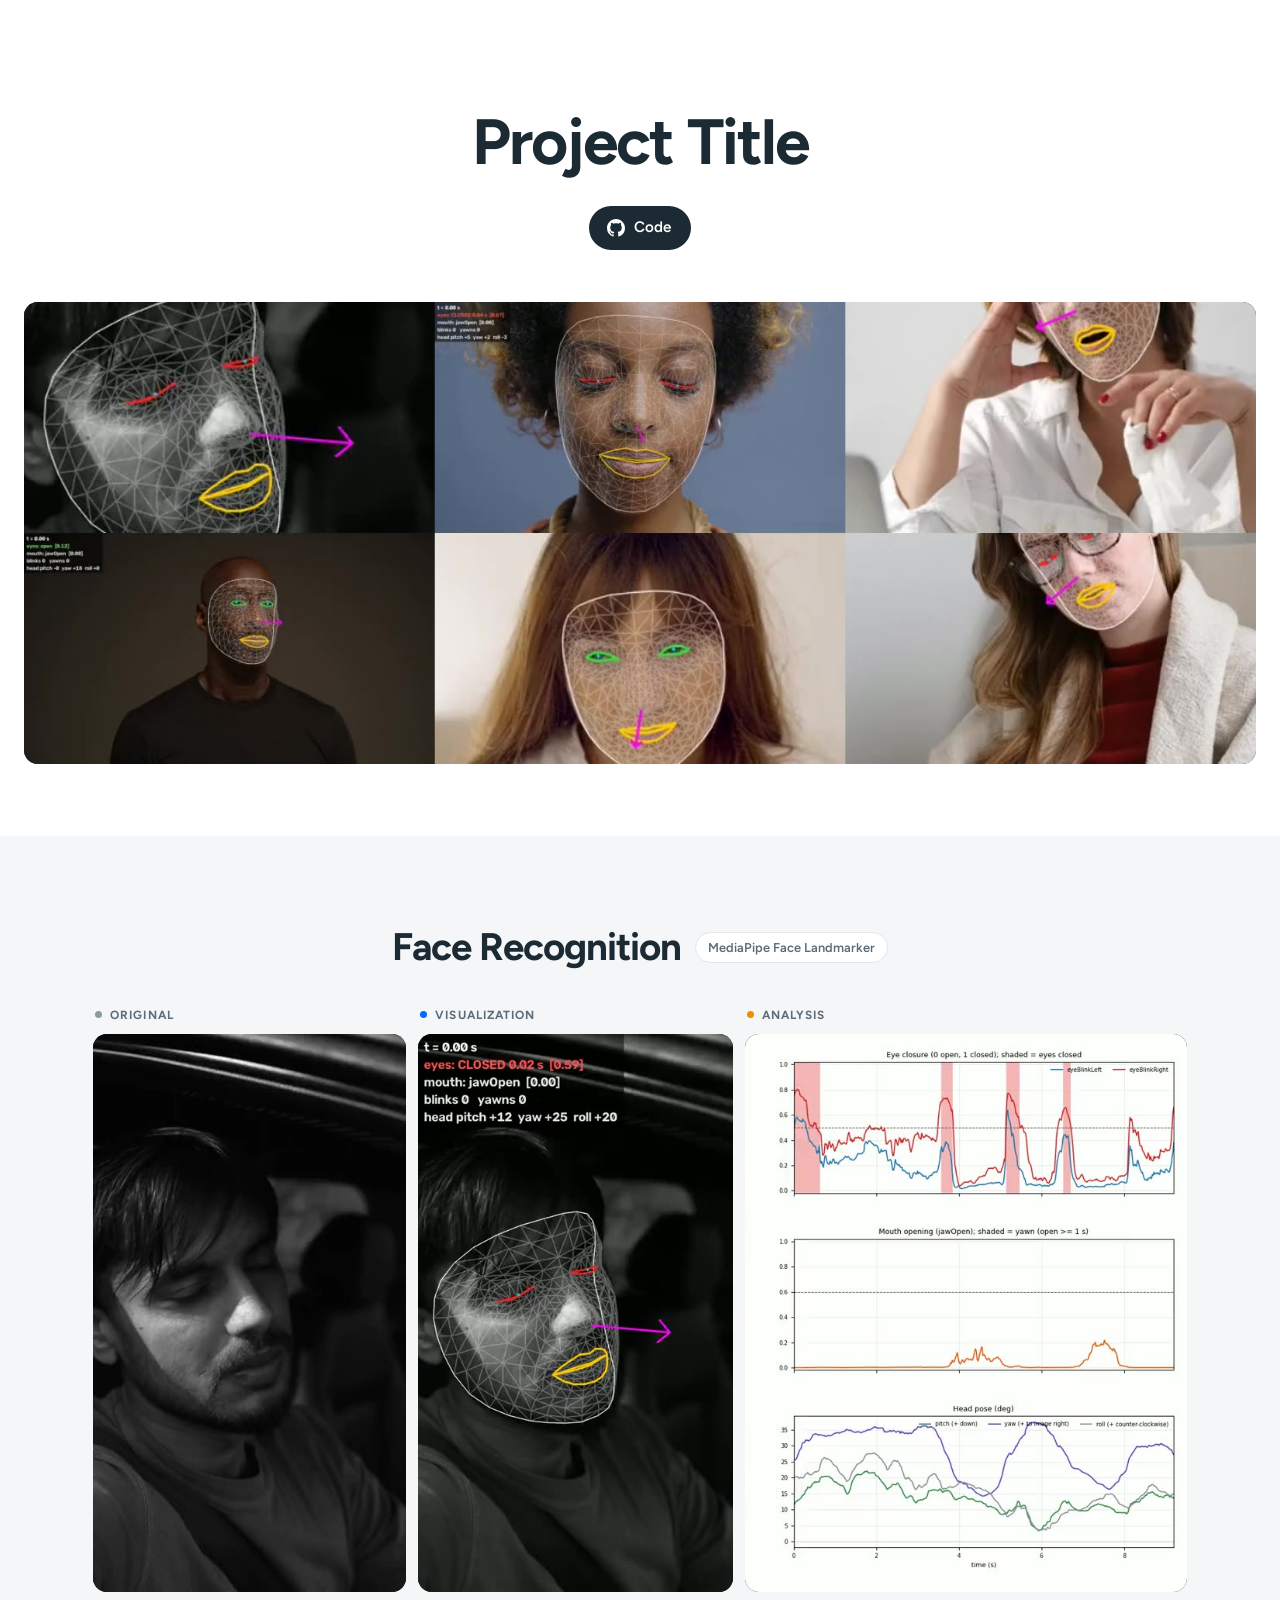
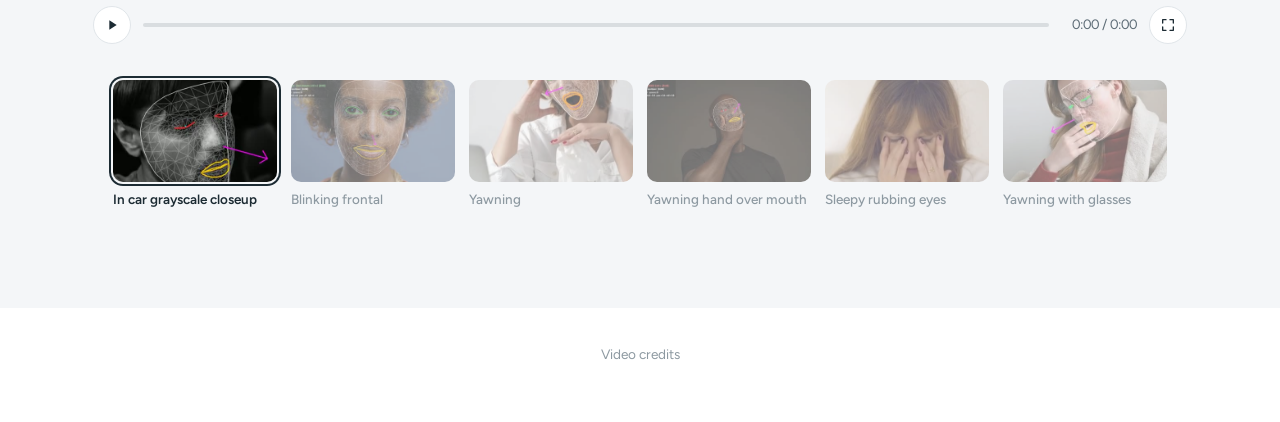
==== index.html @ c7ec8820 "Project page" ====
<!doctype html>
<html lang="en">
<head>
  <meta charset="utf-8">
  <meta name="viewport" content="width=device-width, initial-scale=1">
  <!-- Replace "Project Title" here and in <h1> below -->
  <title>Project Title</title>
  <meta name="description" content="Project Title: video results">
  <meta property="og:title" content="Project Title">
  <meta property="og:type" content="website">
  <link rel="icon" href="data:image/svg+xml,%3Csvg xmlns='http://www.w3.org/2000/svg' viewBox='0 0 32 32'%3E%3Crect width='32' height='32' rx='8' fill='%231c2b33'/%3E%3Cpath d='M12.5 9.5v13l10-6.5z' fill='white'/%3E%3C/svg%3E">
  <link rel="preconnect" href="https://fonts.googleapis.com">
  <link rel="preconnect" href="https://fonts.gstatic.com" crossorigin>
  <link rel="stylesheet" href="https://fonts.googleapis.com/css2?family=Figtree:wght@400;500;600;700&display=swap">
  <link rel="stylesheet" href="static/css/style.css">
</head>
<body>
  <header class="hero">
    <div class="container">
      <h1 class="title">Project Title</h1>
      <!-- <p class="subtitle">One line under the title (optional)</p> -->
      <div class="links">
        <!-- Set href, copy the <a> block for more buttons (Paper, Video, ...) or delete it -->
        <a class="pill" href="https://github.com/" target="_blank" rel="noopener">
          <svg viewBox="0 0 16 16" aria-hidden="true"><path fill="currentColor" d="M8 0c4.42 0 8 3.58 8 8a8.013 8.013 0 0 1-5.45 7.59c-.4.08-.55-.17-.55-.38 0-.27.01-1.13.01-2.2 0-.75-.25-1.23-.54-1.48 1.78-.2 3.65-.88 3.65-3.95 0-.88-.31-1.59-.82-2.15.08-.2.36-1.02-.08-2.12 0 0-.67-.22-2.2.82-.64-.18-1.32-.27-2-.27-.68 0-1.36.09-2 .27-1.53-1.03-2.2-.82-2.2-.82-.44 1.1-.16 1.92-.08 2.12-.51.56-.82 1.28-.82 2.15 0 3.06 1.86 3.75 3.64 3.95-.23.2-.44.55-.51 1.07-.46.21-1.61.55-2.33-.66-.15-.24-.6-.83-1.23-.82-.67.01-.27.38.01.53.34.19.73.9.82 1.13.16.45.68 1.31 2.69.94 0 .67.01 1.3.01 1.49 0 .21-.15.45-.55.38A7.995 7.995 0 0 1 0 8c0-4.42 3.58-8 8-8Z"/></svg>
          <span>Code</span>
        </a>
      </div>
    </div>
  </header>

  <!-- Everything below is built from data/videos.js, which build_page.py writes -->
  <section id="teaser" class="teaser" hidden></section>
  <nav id="nav" class="nav" aria-label="Sections" hidden></nav>
  <main id="sections"></main>
  <footer id="footer" class="footer"></footer>

  <script src="data/videos.js"></script>
  <script src="static/js/main.js"></script>
</body>
</html>
---- static/css/style.css ----
/* Video-only project page */
:root {
  --bg: #ffffff;
  --bg-alt: #f4f6f8;
  --text: #1c2b33;
  --muted: #5d6c76;
  --faint: #8d99a1;
  --line: #e1e6ea;
  --ink: #1c2b33;              /* buttons, active states */
  --blue: #0866ff;             /* visualization */
  --orange: #f08c00;           /* analysis */
  --frame: #0e1215;            /* behind the videos */
  --radius: 14px;
  --gap: 12px;
  --max: 1320px;
  color-scheme: light;
}

*, *::before, *::after { box-sizing: border-box; }
[hidden] { display: none !important; }
html { scroll-behavior: smooth; -webkit-text-size-adjust: 100%; }
body {
  margin: 0;
  background: var(--bg);
  color: var(--text);
  font: 400 16px/1.55 "Figtree", "Pretendard", "Apple SD Gothic Neo", "Noto Sans KR", system-ui, -apple-system,
        "Segoe UI", Roboto, sans-serif;
  -webkit-font-smoothing: antialiased;
  -moz-osx-font-smoothing: grayscale;
}
a { color: inherit; }
button { font: inherit; color: inherit; }
:focus-visible { outline: 2px solid var(--blue); outline-offset: 3px; }
.container { width: 100%; max-width: var(--max); margin: 0 auto; padding: 0 24px; }

/* ---- header ---------------------------------------------------------------------------------- */
.hero { padding: clamp(56px, 9vw, 108px) 0 clamp(32px, 4.5vw, 52px); text-align: center; }
.title {
  margin: 0 auto;
  max-width: 980px;
  font-size: clamp(2.25rem, 1.25rem + 3.8vw, 4rem);
  font-weight: 700;
  line-height: 1.06;
  letter-spacing: -0.03em;
  text-wrap: balance;
}
.subtitle { margin: 18px auto 0; max-width: 720px; color: var(--muted); font-size: clamp(1.05rem, 1rem + .4vw, 1.25rem); }
.links { display: flex; flex-wrap: wrap; justify-content: center; gap: 10px; margin-top: 30px; }
.pill {
  display: inline-flex;
  align-items: center;
  gap: 9px;
  height: 44px;
  padding: 0 20px 0 18px;
  border-radius: 999px;
  background: var(--ink);
  color: #fff;
  font-size: .95rem;
  font-weight: 600;
  text-decoration: none;
  transition: background-color .15s ease, transform .15s ease;
}
.pill:hover { background: #2e414c; transform: translateY(-1px); }
.pill svg { width: 18px; height: 18px; flex: none; }

/* ---- teaser and section links ---------------------------------------------------------------- */
.teaser { padding-bottom: clamp(40px, 6vw, 72px); }
.teaser-video { display: block; width: 100%; height: auto; border-radius: var(--radius); background: var(--frame); }

.nav {
  position: sticky;
  top: 12px;
  z-index: 30;
  display: flex;
  justify-content: center;
  padding: 0 16px 28px;
  pointer-events: none;
}
.nav-inner {
  display: flex;
  gap: 4px;
  max-width: 100%;
  padding: 5px;
  overflow-x: auto;
  scrollbar-width: none;
  pointer-events: auto;
  border: 1px solid rgba(28, 43, 51, .08);
  border-radius: 999px;
  background: rgba(255, 255, 255, .8);
  box-shadow: 0 8px 28px rgba(16, 24, 32, .1), 0 1px 2px rgba(16, 24, 32, .06);
  -webkit-backdrop-filter: saturate(1.8) blur(16px);
  backdrop-filter: saturate(1.8) blur(16px);
}
.nav-inner::-webkit-scrollbar { display: none; }
.nav a {
  flex: none;
  padding: 8px 18px;
  border-radius: 999px;
  color: var(--muted);
  font-size: .92rem;
  font-weight: 600;
  white-space: nowrap;
  text-decoration: none;
  transition: background-color .15s ease, color .15s ease;
}
.nav a:hover { color: var(--text); }
.nav a.is-active { background: var(--ink); color: #fff; }

/* ---- sections -------------------------------------------------------------------------------- */
.section { --section-bg: var(--bg); padding: clamp(56px, 7vw, 92px) 0; background: var(--section-bg); }
.section:nth-child(odd) { --section-bg: var(--bg-alt); }
.section-head {
  display: flex;
  flex-wrap: wrap;
  align-items: center;
  justify-content: center;
  gap: 10px 14px;
  margin-bottom: clamp(24px, 3vw, 36px);
  text-align: center;
}
.section-head h2 {
  margin: 0;
  font-size: clamp(1.7rem, 1.2rem + 1.6vw, 2.4rem);
  font-weight: 700;
  line-height: 1.15;
  letter-spacing: -0.025em;
}
.badge {
  padding: 5px 12px;
  border: 1px solid var(--line);
  border-radius: 999px;
  background: var(--bg);
  color: var(--muted);
  font-size: .8rem;
  font-weight: 600;
}

/* ---- player: one row of videos with shared controls ------------------------------------------ */
.player { --row-h: min(62vh, 560px); position: relative; }
.player.is-wide { left: 50%; width: min(1600px, calc(100vw - 48px)); transform: translateX(-50%); }
.player-inner { margin: 0 auto; max-width: calc(var(--row-h) * var(--sum-ar, 3) + (var(--n, 3) - 1) * var(--gap)); }
.row { display: flex; gap: var(--gap); }
.clip { flex: var(--ar) 1 0%; min-width: 0; margin: 0; }
.clip-label {
  display: flex;
  align-items: center;
  gap: 8px;
  margin: 0 0 10px 2px;
  overflow: hidden;
  color: var(--muted);
  font-size: .74rem;
  font-weight: 700;
  letter-spacing: .09em;
  text-transform: uppercase;
  white-space: nowrap;
}
.clip-label span { min-width: 0; overflow: hidden; text-overflow: ellipsis; }
.clip-label::before { content: ""; flex: none; width: 7px; height: 7px; border-radius: 50%; background: var(--dot, var(--faint)); }
.clip[data-slot="visualization"] { --dot: var(--blue); }
.clip[data-slot="analysis"] { --dot: var(--orange); }
.frame {
  position: relative;
  aspect-ratio: var(--ar);
  overflow: hidden;
  border-radius: var(--radius);
  background: var(--frame);
  cursor: pointer;
  isolation: isolate;
}
/* the frame has the video's own aspect ratio, so cover only hides sub-pixel gaps */
.frame video { position: absolute; inset: 0; display: block; width: 100%; height: 100%; object-fit: cover; }

.controls { display: flex; align-items: center; gap: 12px; margin-top: 14px; }
.ctl {
  display: grid;
  place-items: center;
  flex: none;
  width: 38px;
  height: 38px;
  padding: 0;
  border: 1px solid var(--line);
  border-radius: 50%;
  background: var(--bg);
  color: var(--text);
  cursor: pointer;
  transition: border-color .15s ease, background-color .15s ease;
}
.ctl:hover { border-color: #c3ccd2; }
.ctl svg { width: 16px; height: 16px; }
.scrub { position: relative; flex: 1; height: 26px; cursor: pointer; touch-action: none; }
.scrub-track {
  position: absolute;
  top: 50%;
  left: 0;
  right: 0;
  height: 4px;
  margin-top: -2px;
  overflow: hidden;
  border-radius: 4px;
  background: rgba(28, 43, 51, .12);
}
.scrub-fill { position: absolute; inset: 0; background: var(--ink); transform: scaleX(0); transform-origin: 0 50%; }
.time { flex: none; min-width: 5.6em; color: var(--muted); font-size: .85rem; font-variant-numeric: tabular-nums; text-align: right; }

.player:fullscreen {
  --row-h: calc(100vh - 150px);
  display: flex;
  flex-direction: column;
  justify-content: center;
  width: 100%;
  padding: 48px 32px 32px;
  background: #0b0e10;
}
.player:fullscreen .player-inner { width: 100%; }
.player:fullscreen .clip-label, .player:fullscreen .time { color: #aab6be; }
.player:fullscreen .ctl { border-color: rgba(255, 255, 255, .2); background: transparent; color: #fff; }
.player:fullscreen .scrub-track { background: rgba(255, 255, 255, .2); }
.player:fullscreen .scrub-fill { background: #fff; }

/* ---- sample picker --------------------------------------------------------------------------- */
.thumbs {
  display: flex;
  align-items: flex-start;
  gap: 14px;
  margin-top: 30px;
  padding: 6px 4px 10px;
  overflow-x: auto;
  scrollbar-width: thin;
}
.thumb { flex: none; width: 164px; padding: 0; border: 0; background: none; text-align: left; cursor: pointer; }
.thumb:first-child { margin-left: auto; }
.thumb:last-child { margin-right: auto; }
.thumb-img {
  display: block;
  width: 100%;
  aspect-ratio: 16 / 10;
  object-fit: cover;
  border-radius: 10px;
  background: var(--frame);
  opacity: .55;
  transition: opacity .2s ease, box-shadow .2s ease;
}
.thumb:hover .thumb-img { opacity: .85; }
.thumb.is-active .thumb-img { opacity: 1; box-shadow: 0 0 0 2px var(--section-bg), 0 0 0 4px var(--ink); }
.thumb-title {
  display: -webkit-box;
  margin-top: 9px;
  overflow: hidden;
  color: var(--faint);
  font-size: .84rem;
  font-weight: 500;
  line-height: 1.3;
  -webkit-box-orient: vertical;
  -webkit-line-clamp: 2;
}
.thumb.is-active .thumb-title { color: var(--text); font-weight: 600; }

/* ---- footer ---------------------------------------------------------------------------------- */
.footer { padding: 36px 0 56px; color: var(--faint); font-size: .85rem; text-align: center; }
.footer summary { display: inline-block; cursor: pointer; }
.footer ul { display: grid; gap: 6px; margin: 14px 0 0; padding: 0; list-style: none; }
.footer a { color: var(--muted); text-underline-offset: 2px; }
.empty { padding: 120px 24px; color: var(--muted); text-align: center; }
.empty code { padding: 2px 7px; border-radius: 6px; background: var(--bg-alt); }

/* ---- small screens: wide rows stack, one video per line -------------------------------------- */
@media (max-width: 760px) {
  :root { --gap: 8px; --radius: 10px; }
  .container { padding: 0 16px; }
  .player.is-wide { left: auto; width: auto; transform: none; }
  .player.is-wide .player-inner { max-width: none; }
  .player.is-wide .row { flex-direction: column; gap: 14px; }
  .player.is-wide .clip { flex: none; }
  .clip-label { gap: 6px; margin: 0 0 7px 1px; font-size: .64rem; letter-spacing: .04em; }
  .clip-label::before { width: 6px; height: 6px; }
  .thumb { width: 128px; }
  .nav { padding-bottom: 20px; }
  .nav a { padding: 7px 14px; font-size: .86rem; }
}

@media (prefers-reduced-motion: reduce) {
  html { scroll-behavior: auto; }
  .pill, .thumb-img { transition: none; }
}
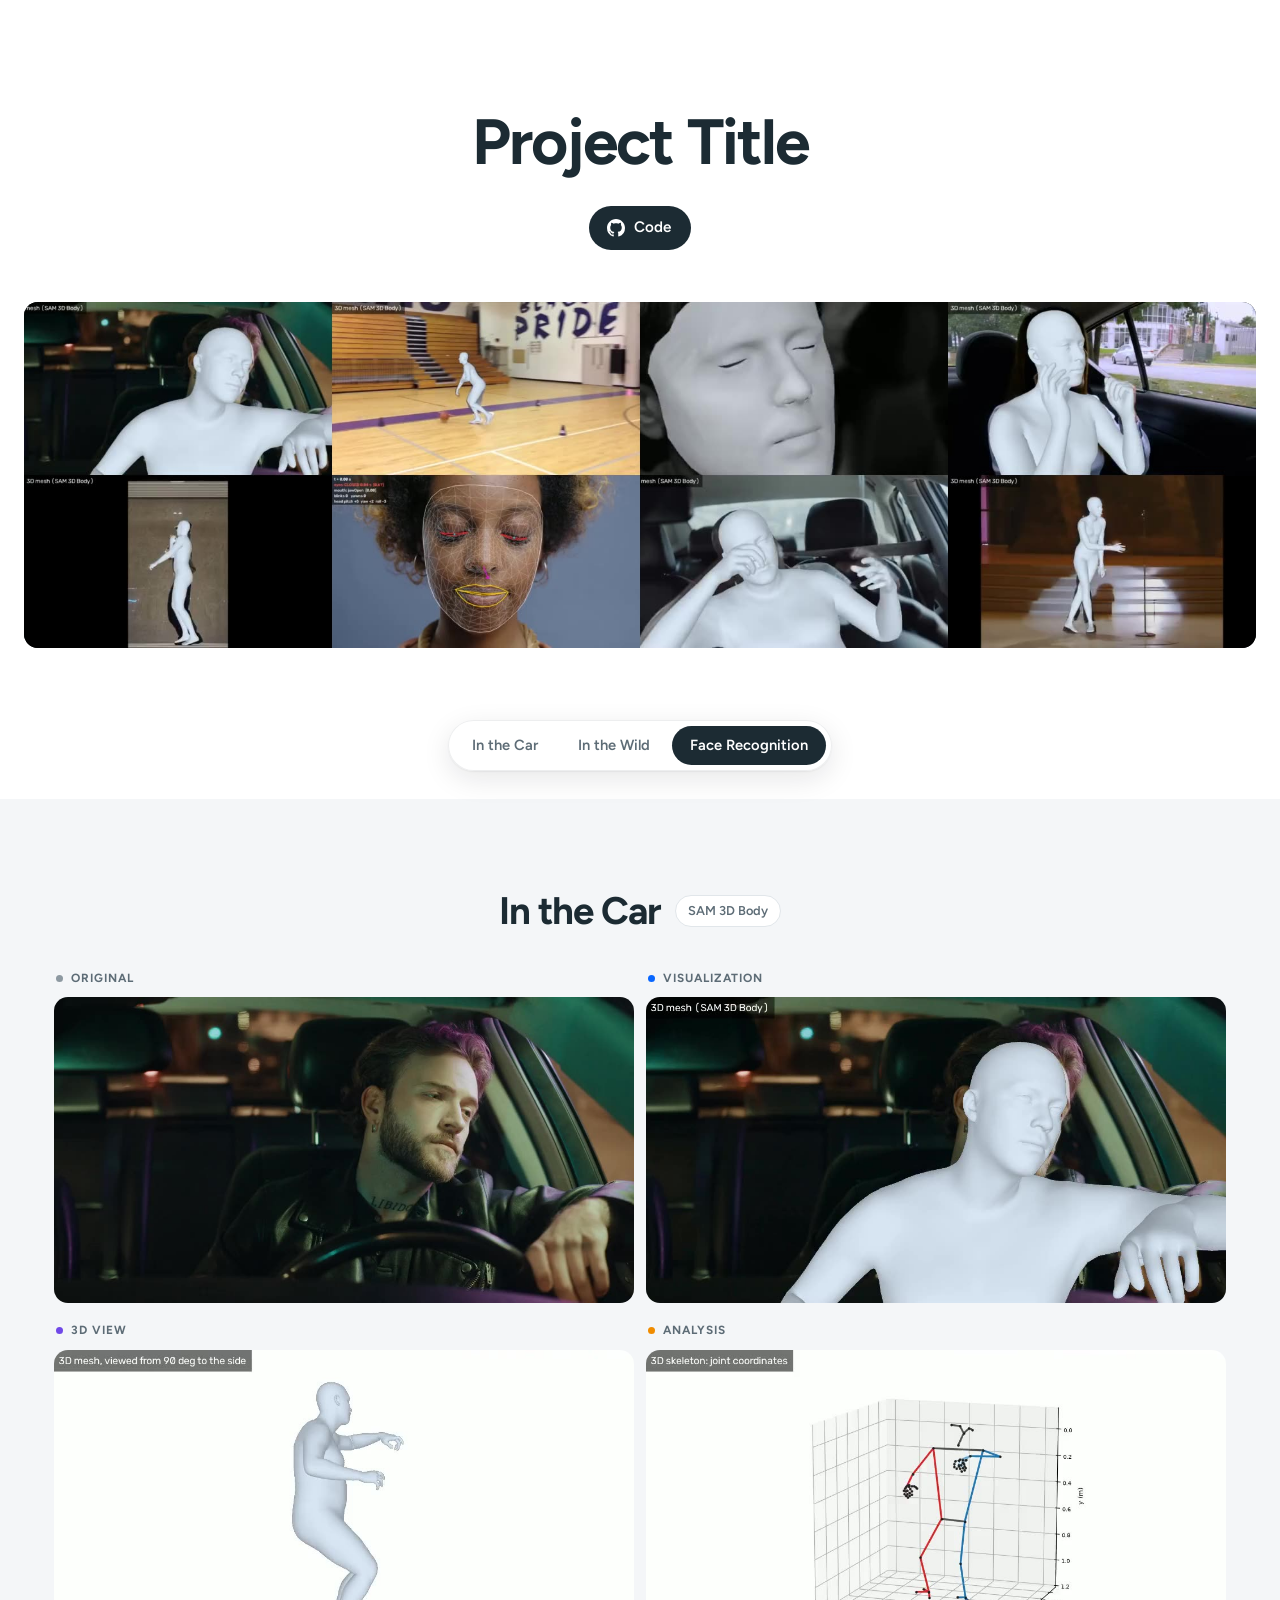
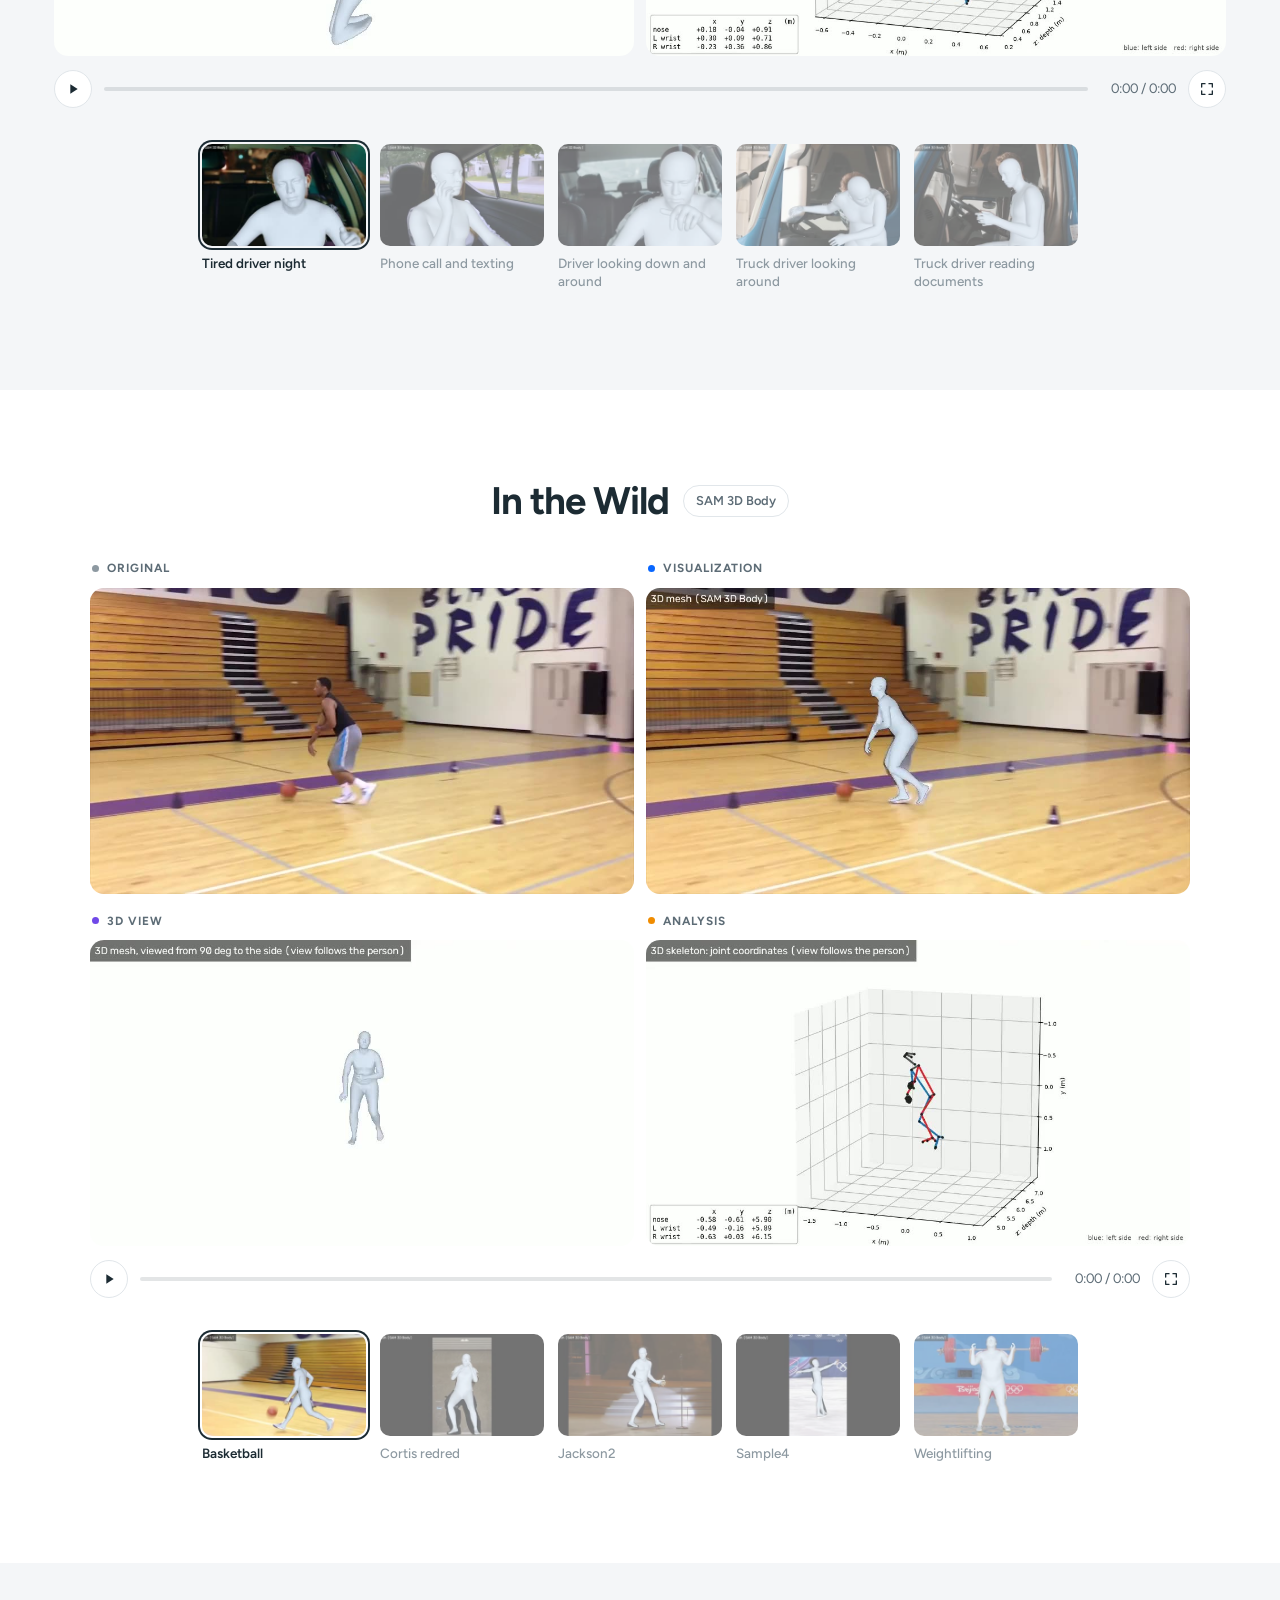
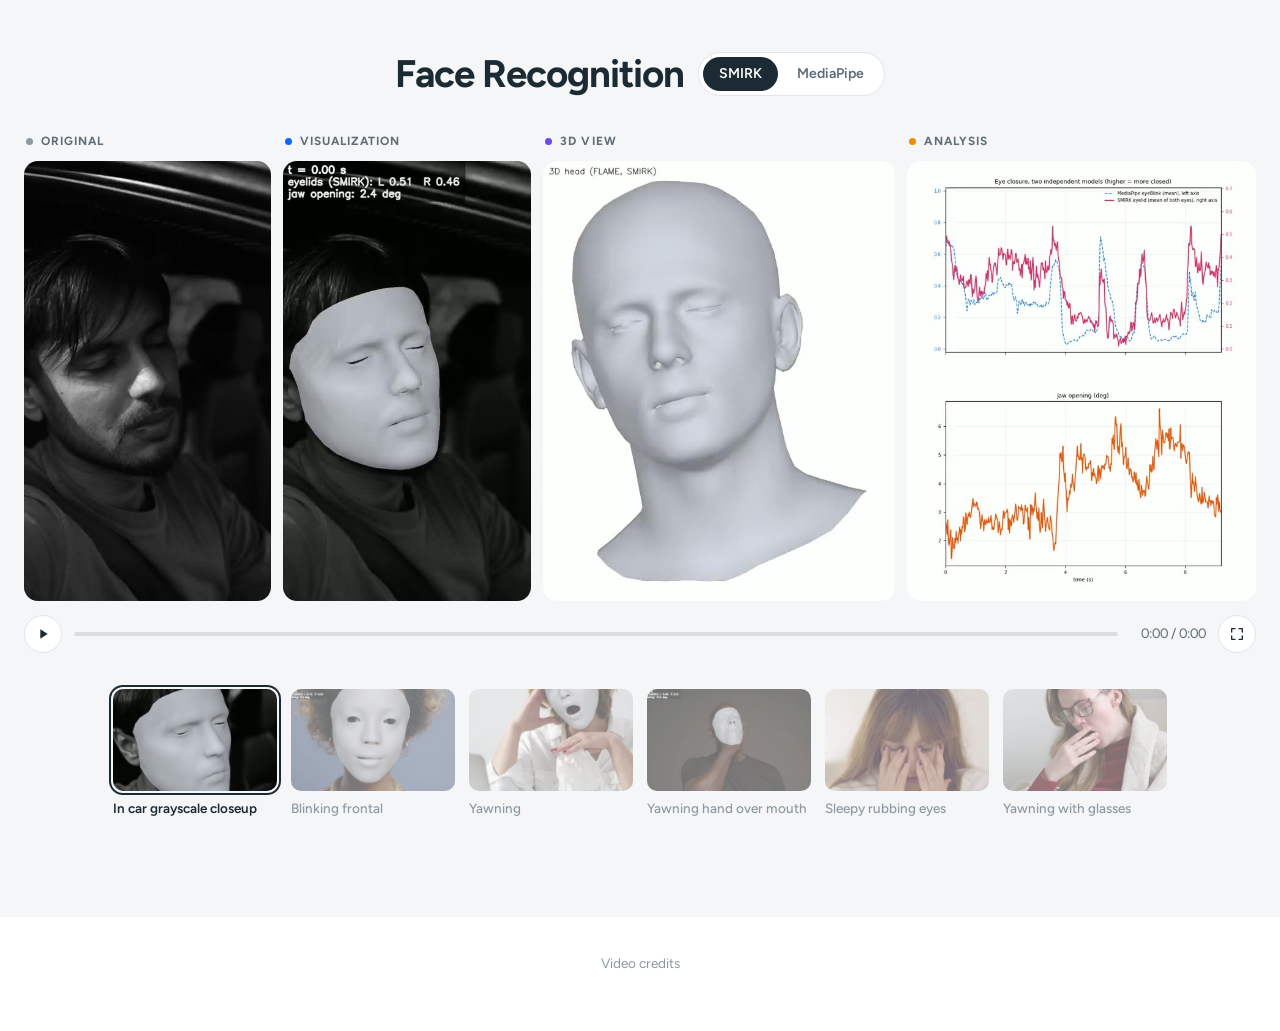
==== commit 28c50d3d: "Version asset URLs" ====
--- a/index.html
+++ b/index.html
@@ -12,7 +12,7 @@
   <link rel="preconnect" href="https://fonts.googleapis.com">
   <link rel="preconnect" href="https://fonts.gstatic.com" crossorigin>
   <link rel="stylesheet" href="https://fonts.googleapis.com/css2?family=Figtree:wght@400;500;600;700&display=swap">
-  <link rel="stylesheet" href="static/css/style.css">
+  <link rel="stylesheet" href="static/css/style.css?v=a7fc0540">
 </head>
 <body>
   <header class="hero">
@@ -35,7 +35,7 @@
   <main id="sections"></main>
   <footer id="footer" class="footer"></footer>
 
-  <script src="data/videos.js"></script>
-  <script src="static/js/main.js"></script>
+  <script src="data/videos.js?v=4a6091bc"></script>
+  <script src="static/js/main.js?v=fb2c8732"></script>
 </body>
 </html>
--- a/static/css/style.css
+++ b/static/css/style.css
@@ -8,6 +8,7 @@
   --line: #e1e6ea;
   --ink: #1c2b33;              /* buttons, active states */
   --blue: #0866ff;             /* visualization */
+  --purple: #7048e8;           /* 3D view */
   --orange: #f08c00;           /* analysis */
   --frame: #0e1215;            /* behind the videos */
   --radius: 14px;
@@ -135,6 +136,23 @@
   font-weight: 600;
 }
 
+/* switch between the methods of a section */
+.methods { display: inline-flex; gap: 3px; padding: 4px; border: 1px solid var(--line); border-radius: 999px; background: var(--bg); }
+.method {
+  padding: 6px 16px;
+  border: 0;
+  border-radius: 999px;
+  background: transparent;
+  color: var(--muted);
+  font-size: .88rem;
+  font-weight: 600;
+  cursor: pointer;
+  transition: background-color .15s ease, color .15s ease;
+}
+.method:hover { color: var(--text); }
+.method.is-active { background: var(--ink); color: #fff; }
+.method:disabled { opacity: .4; cursor: default; }
+
 /* ---- player: one row of videos with shared controls ------------------------------------------ */
 .player { --row-h: min(62vh, 560px); position: relative; }
 .player.is-wide { left: 50%; width: min(1600px, calc(100vw - 48px)); transform: translateX(-50%); }
@@ -157,17 +175,24 @@
 .clip-label span { min-width: 0; overflow: hidden; text-overflow: ellipsis; }
 .clip-label::before { content: ""; flex: none; width: 7px; height: 7px; border-radius: 50%; background: var(--dot, var(--faint)); }
 .clip[data-slot="visualization"] { --dot: var(--blue); }
+.clip[data-slot="3d"] { --dot: var(--purple); }
 .clip[data-slot="analysis"] { --dot: var(--orange); }
+
+/* four landscape videos: 2 x 2, each row as tall as half the usual row */
+.player.is-grid { --row-h: min(34vh, 380px); }
+.player.is-grid .row { flex-wrap: wrap; row-gap: 18px; }
+.player.is-grid .clip { flex: 0 0 calc(50% - var(--gap) / 2); }
 .frame {
   position: relative;
   aspect-ratio: var(--ar);
   overflow: hidden;
   border-radius: var(--radius);
-  background: var(--frame);
   cursor: pointer;
   isolation: isolate;
 }
-/* the frame has the video's own aspect ratio, so cover only hides sub-pixel gaps */
+/* the frame has the video's own aspect ratio, so cover only hides sub-pixel gaps. No background colour under
+   the video: Chrome draws video frames on their own layer, and any colour beneath shows as a hairline at the
+   rounded corners; the poster fills the frame until the video plays. */
 .frame video { position: absolute; inset: 0; display: block; width: 100%; height: 100%; object-fit: cover; }
 
 .controls { display: flex; align-items: center; gap: 12px; margin-top: 14px; }
@@ -211,6 +236,7 @@
   padding: 48px 32px 32px;
   background: #0b0e10;
 }
+.player.is-grid:fullscreen { --row-h: calc(50vh - 105px); }
 .player:fullscreen .player-inner { width: 100%; }
 .player:fullscreen .clip-label, .player:fullscreen .time { color: #aab6be; }
 .player:fullscreen .ctl { border-color: rgba(255, 255, 255, .2); background: transparent; color: #fff; }
@@ -269,7 +295,7 @@
   .container { padding: 0 16px; }
   .player.is-wide { left: auto; width: auto; transform: none; }
   .player.is-wide .player-inner { max-width: none; }
-  .player.is-wide .row { flex-direction: column; gap: 14px; }
+  .player.is-wide .row { flex-direction: column; flex-wrap: nowrap; gap: 14px; } /* wrap would size tiles before they stretch */
   .player.is-wide .clip { flex: none; }
   .clip-label { gap: 6px; margin: 0 0 7px 1px; font-size: .64rem; letter-spacing: .04em; }
   .clip-label::before { width: 6px; height: 6px; }
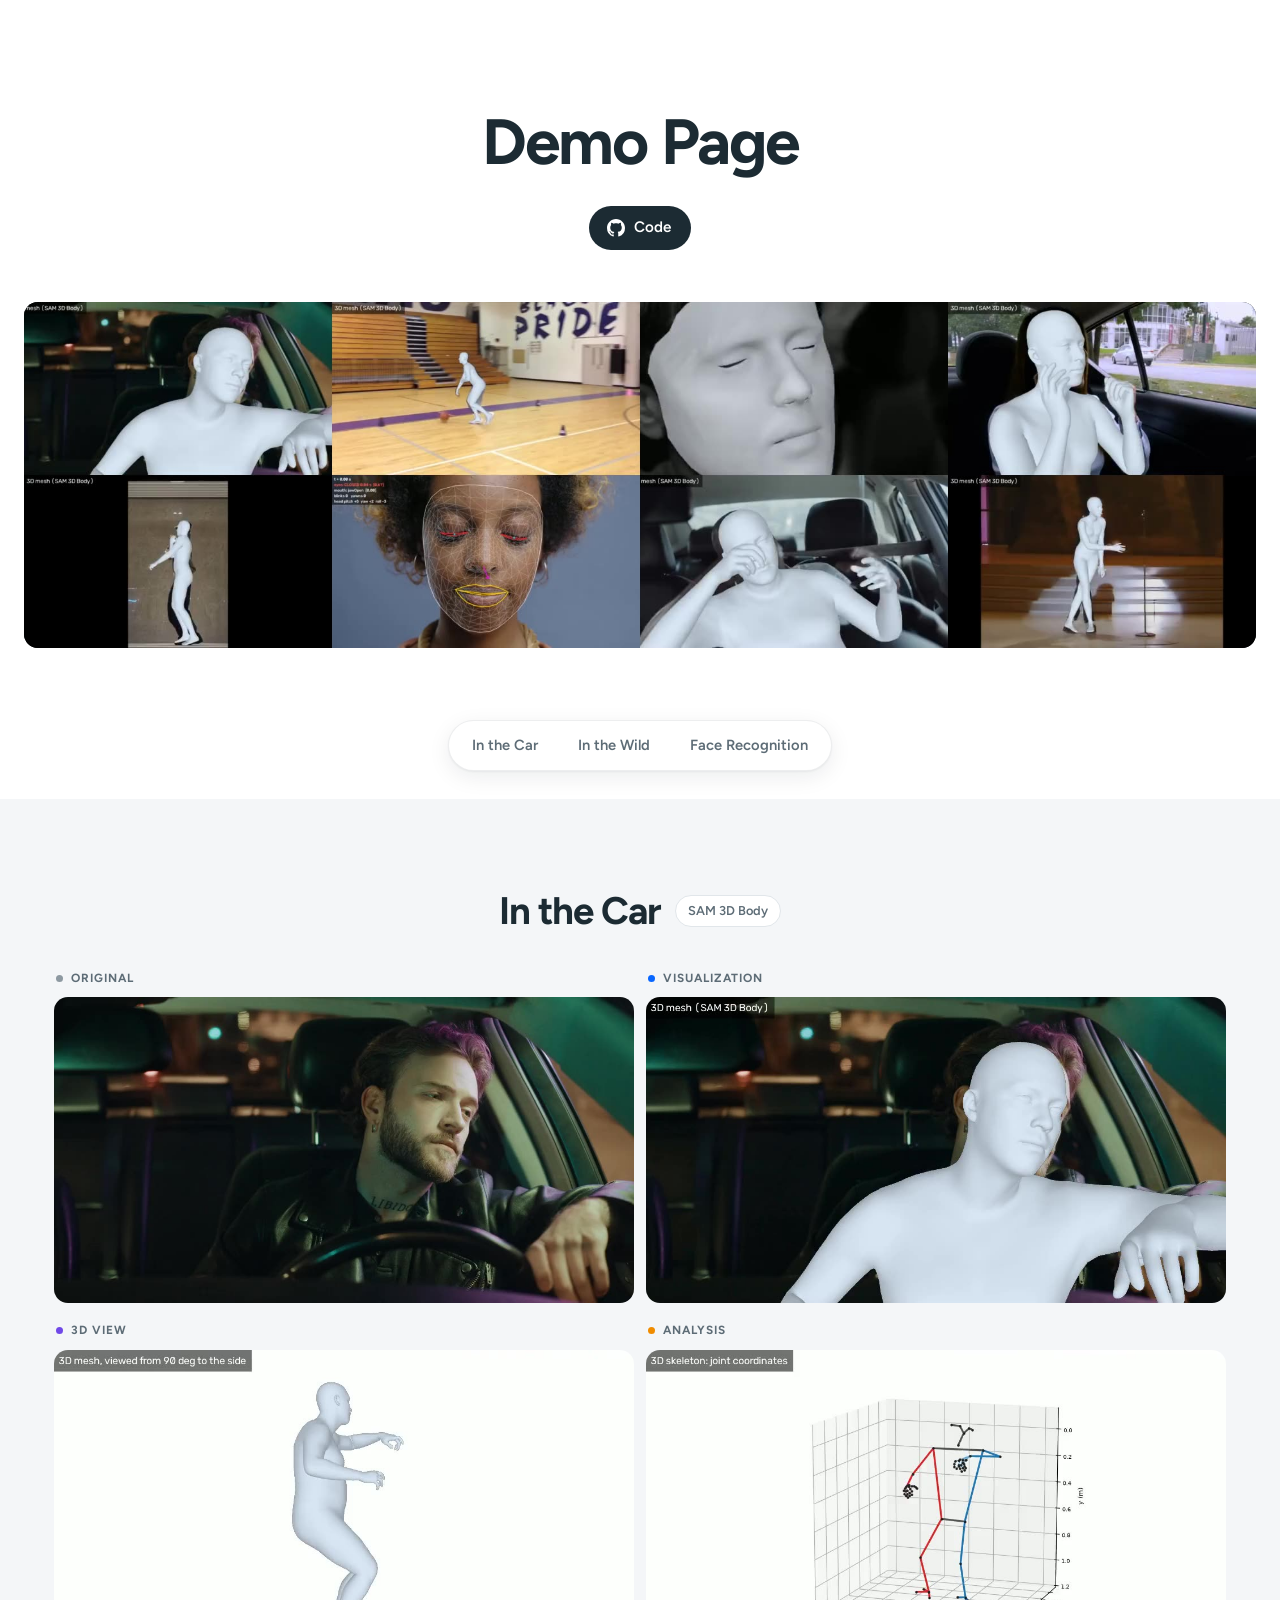
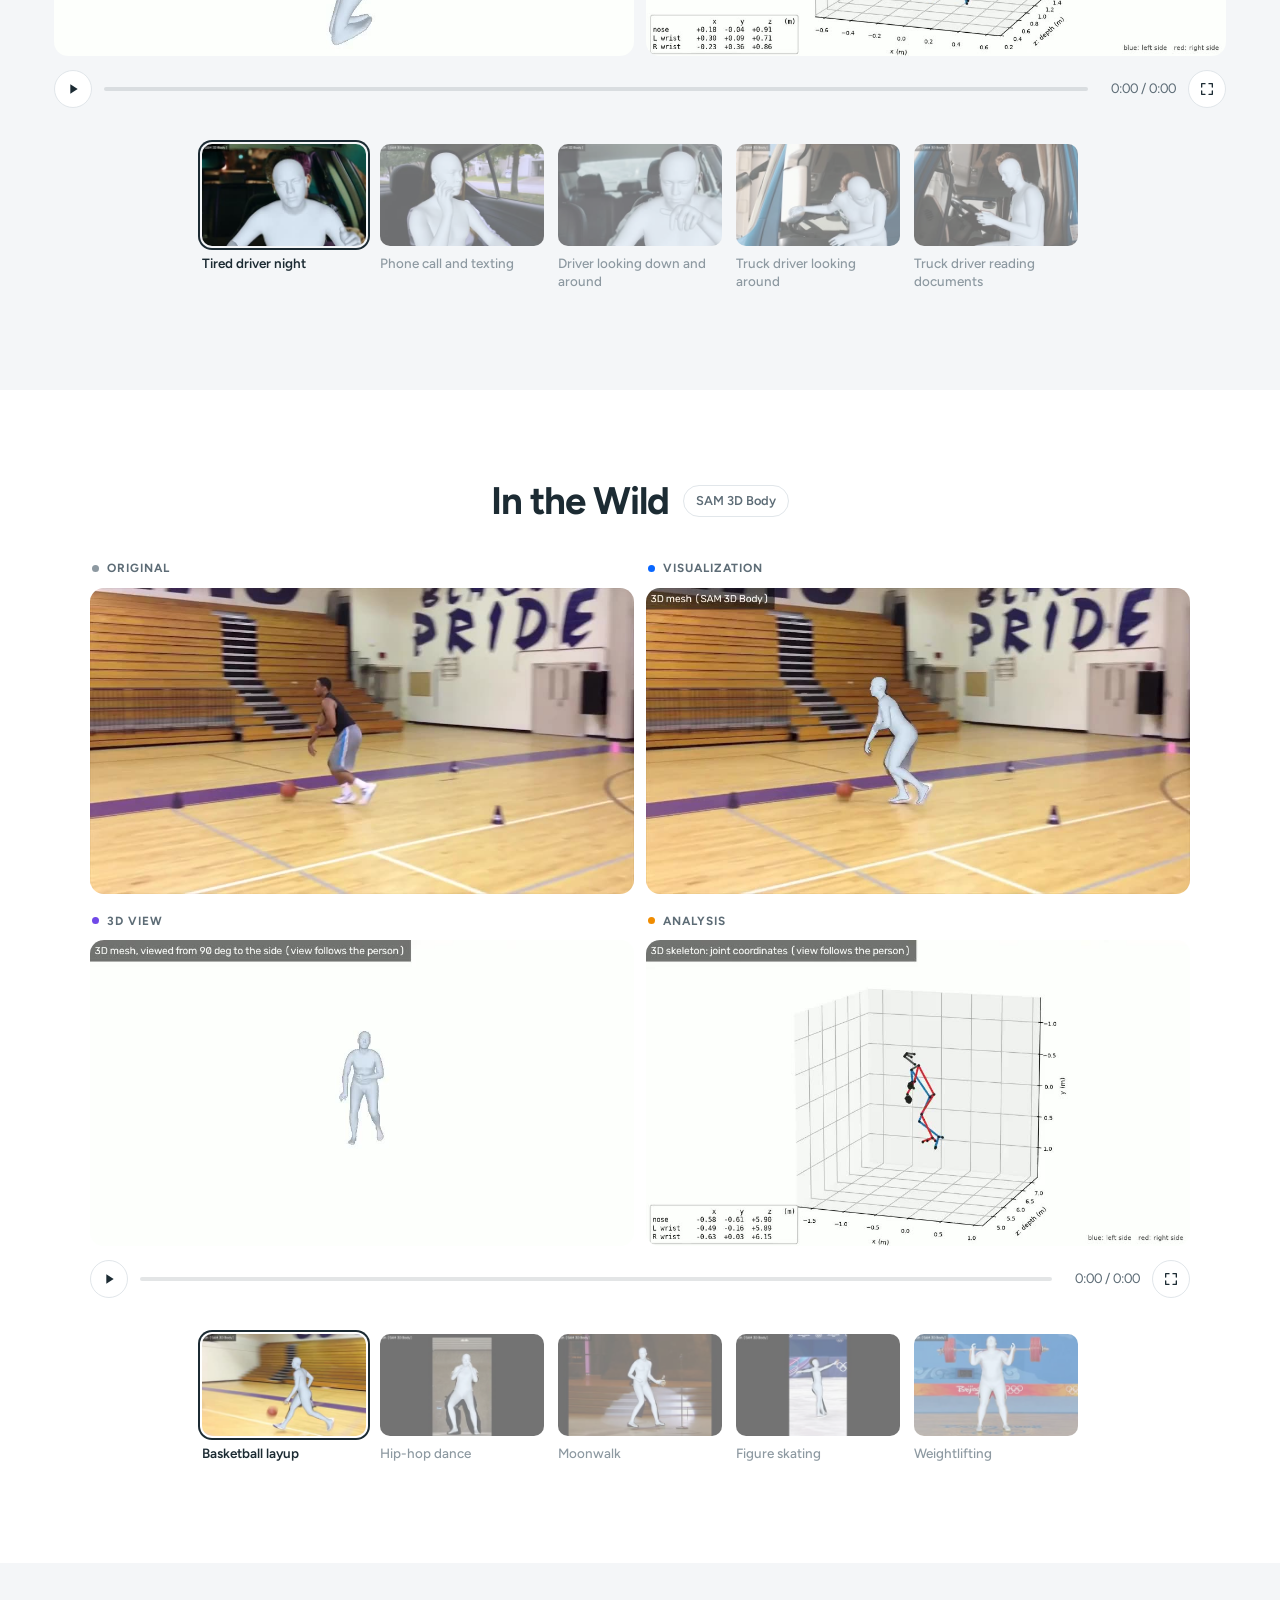
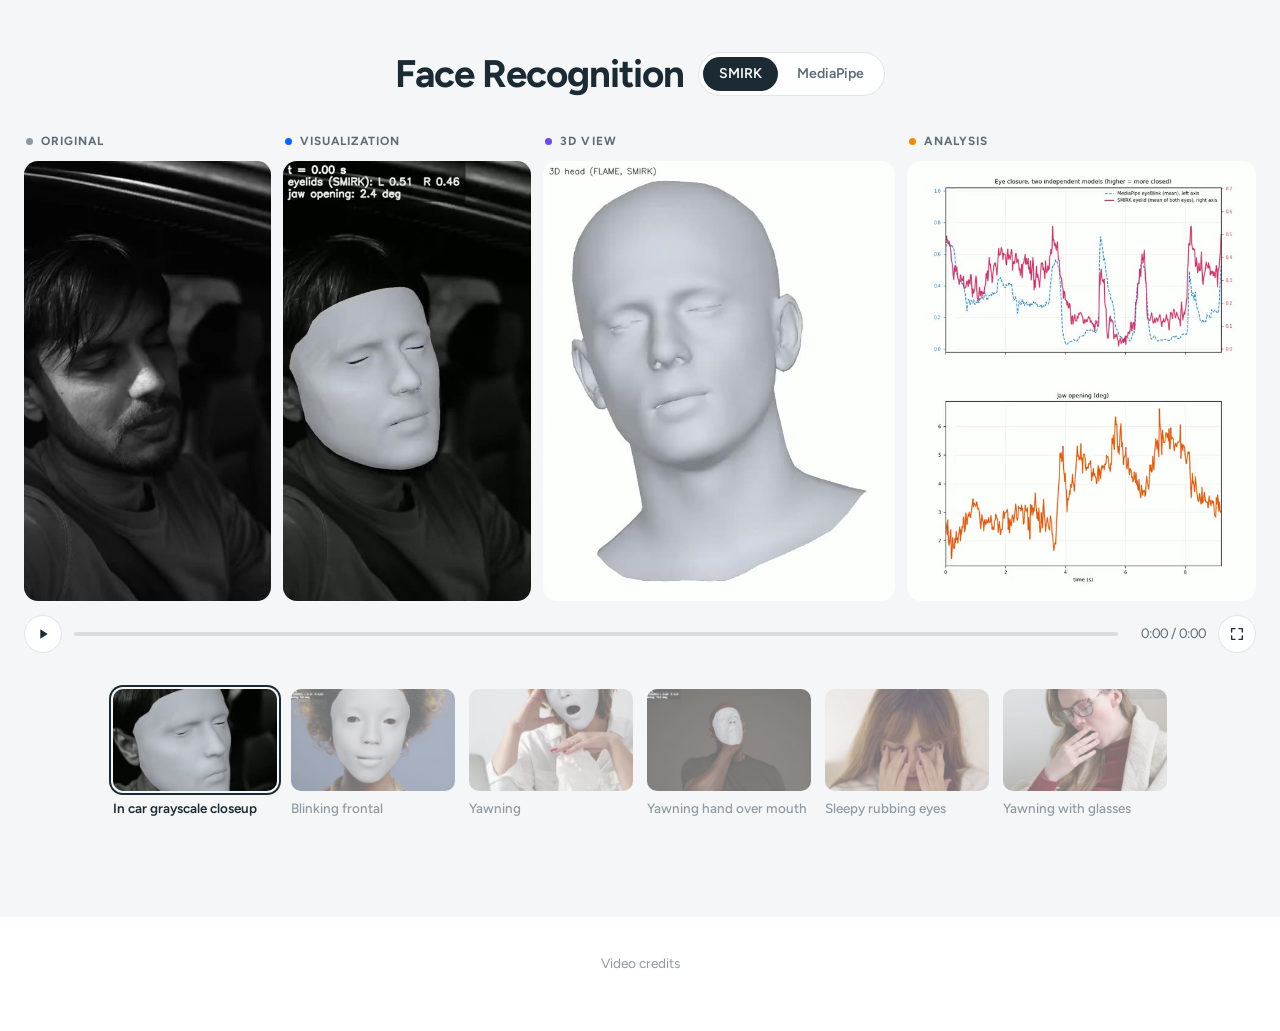
==== commit 171c21be: "Demo Page title, code link, section menu, in-the-wild titles" ====
--- a/index.html
+++ b/index.html
@@ -3,25 +3,25 @@
 <head>
   <meta charset="utf-8">
   <meta name="viewport" content="width=device-width, initial-scale=1">
-  <!-- Replace "Project Title" here and in <h1> below -->
-  <title>Project Title</title>
-  <meta name="description" content="Project Title: video results">
-  <meta property="og:title" content="Project Title">
+  <!-- Page title: here and in <h1> below -->
+  <title>Demo Page</title>
+  <meta name="description" content="Demo Page: video results">
+  <meta property="og:title" content="Demo Page">
   <meta property="og:type" content="website">
   <link rel="icon" href="data:image/svg+xml,%3Csvg xmlns='http://www.w3.org/2000/svg' viewBox='0 0 32 32'%3E%3Crect width='32' height='32' rx='8' fill='%231c2b33'/%3E%3Cpath d='M12.5 9.5v13l10-6.5z' fill='white'/%3E%3C/svg%3E">
   <link rel="preconnect" href="https://fonts.googleapis.com">
   <link rel="preconnect" href="https://fonts.gstatic.com" crossorigin>
   <link rel="stylesheet" href="https://fonts.googleapis.com/css2?family=Figtree:wght@400;500;600;700&display=swap">
-  <link rel="stylesheet" href="static/css/style.css?v=a7fc0540">
+  <link rel="stylesheet" href="static/css/style.css?v=56b450d1">
 </head>
 <body>
   <header class="hero">
     <div class="container">
-      <h1 class="title">Project Title</h1>
+      <h1 class="title">Demo Page</h1>
       <!-- <p class="subtitle">One line under the title (optional)</p> -->
       <div class="links">
         <!-- Set href, copy the <a> block for more buttons (Paper, Video, ...) or delete it -->
-        <a class="pill" href="https://github.com/" target="_blank" rel="noopener">
+        <a class="pill" href="https://github.com/akadjsam/demo" target="_blank" rel="noopener">
           <svg viewBox="0 0 16 16" aria-hidden="true"><path fill="currentColor" d="M8 0c4.42 0 8 3.58 8 8a8.013 8.013 0 0 1-5.45 7.59c-.4.08-.55-.17-.55-.38 0-.27.01-1.13.01-2.2 0-.75-.25-1.23-.54-1.48 1.78-.2 3.65-.88 3.65-3.95 0-.88-.31-1.59-.82-2.15.08-.2.36-1.02-.08-2.12 0 0-.67-.22-2.2.82-.64-.18-1.32-.27-2-.27-.68 0-1.36.09-2 .27-1.53-1.03-2.2-.82-2.2-.82-.44 1.1-.16 1.92-.08 2.12-.51.56-.82 1.28-.82 2.15 0 3.06 1.86 3.75 3.64 3.95-.23.2-.44.55-.51 1.07-.46.21-1.61.55-2.33-.66-.15-.24-.6-.83-1.23-.82-.67.01-.27.38.01.53.34.19.73.9.82 1.13.16.45.68 1.31 2.69.94 0 .67.01 1.3.01 1.49 0 .21-.15.45-.55.38A7.995 7.995 0 0 1 0 8c0-4.42 3.58-8 8-8Z"/></svg>
           <span>Code</span>
         </a>
@@ -35,7 +35,7 @@
   <main id="sections"></main>
   <footer id="footer" class="footer"></footer>
 
-  <script src="data/videos.js?v=4a6091bc"></script>
-  <script src="static/js/main.js?v=fb2c8732"></script>
+  <script src="data/videos.js?v=dca017e6"></script>
+  <script src="static/js/main.js?v=a9ef6323"></script>
 </body>
 </html>
--- a/static/css/style.css
+++ b/static/css/style.css
@@ -68,15 +68,8 @@
 .teaser { padding-bottom: clamp(40px, 6vw, 72px); }
 .teaser-video { display: block; width: 100%; height: auto; border-radius: var(--radius); background: var(--frame); }
 
-.nav {
-  position: sticky;
-  top: 12px;
-  z-index: 30;
-  display: flex;
-  justify-content: center;
-  padding: 0 16px 28px;
-  pointer-events: none;
-}
+/* section links under the teaser; they scroll away with the page instead of covering the section titles */
+.nav { display: flex; justify-content: center; padding: 0 16px 28px; }
 .nav-inner {
   display: flex;
   gap: 4px;
@@ -84,13 +77,10 @@
   padding: 5px;
   overflow-x: auto;
   scrollbar-width: none;
-  pointer-events: auto;
   border: 1px solid rgba(28, 43, 51, .08);
   border-radius: 999px;
-  background: rgba(255, 255, 255, .8);
-  box-shadow: 0 8px 28px rgba(16, 24, 32, .1), 0 1px 2px rgba(16, 24, 32, .06);
-  -webkit-backdrop-filter: saturate(1.8) blur(16px);
-  backdrop-filter: saturate(1.8) blur(16px);
+  background: #fff;
+  box-shadow: 0 6px 22px rgba(16, 24, 32, .08), 0 1px 2px rgba(16, 24, 32, .05);
 }
 .nav-inner::-webkit-scrollbar { display: none; }
 .nav a {
@@ -104,8 +94,7 @@
   text-decoration: none;
   transition: background-color .15s ease, color .15s ease;
 }
-.nav a:hover { color: var(--text); }
-.nav a.is-active { background: var(--ink); color: #fff; }
+.nav a:hover { background: var(--ink); color: #fff; }
 
 /* ---- sections -------------------------------------------------------------------------------- */
 .section { --section-bg: var(--bg); padding: clamp(56px, 7vw, 92px) 0; background: var(--section-bg); }
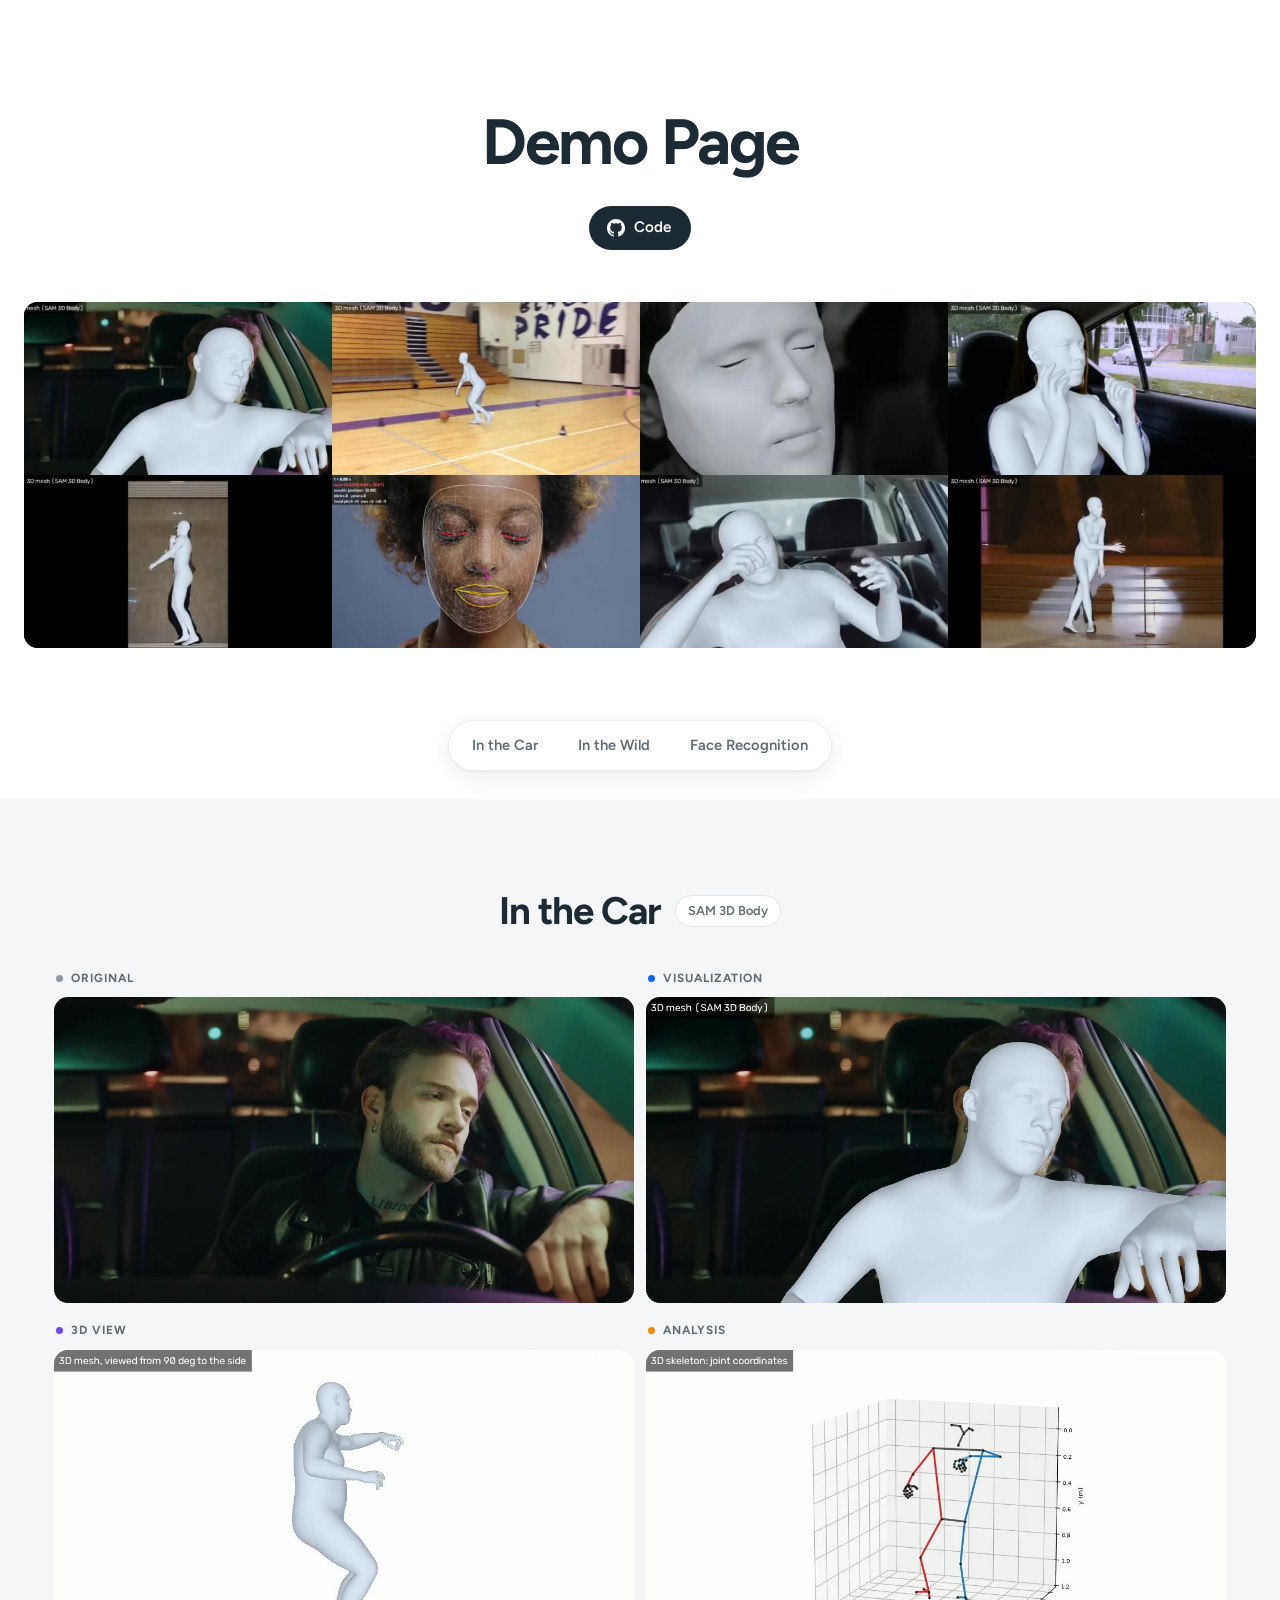
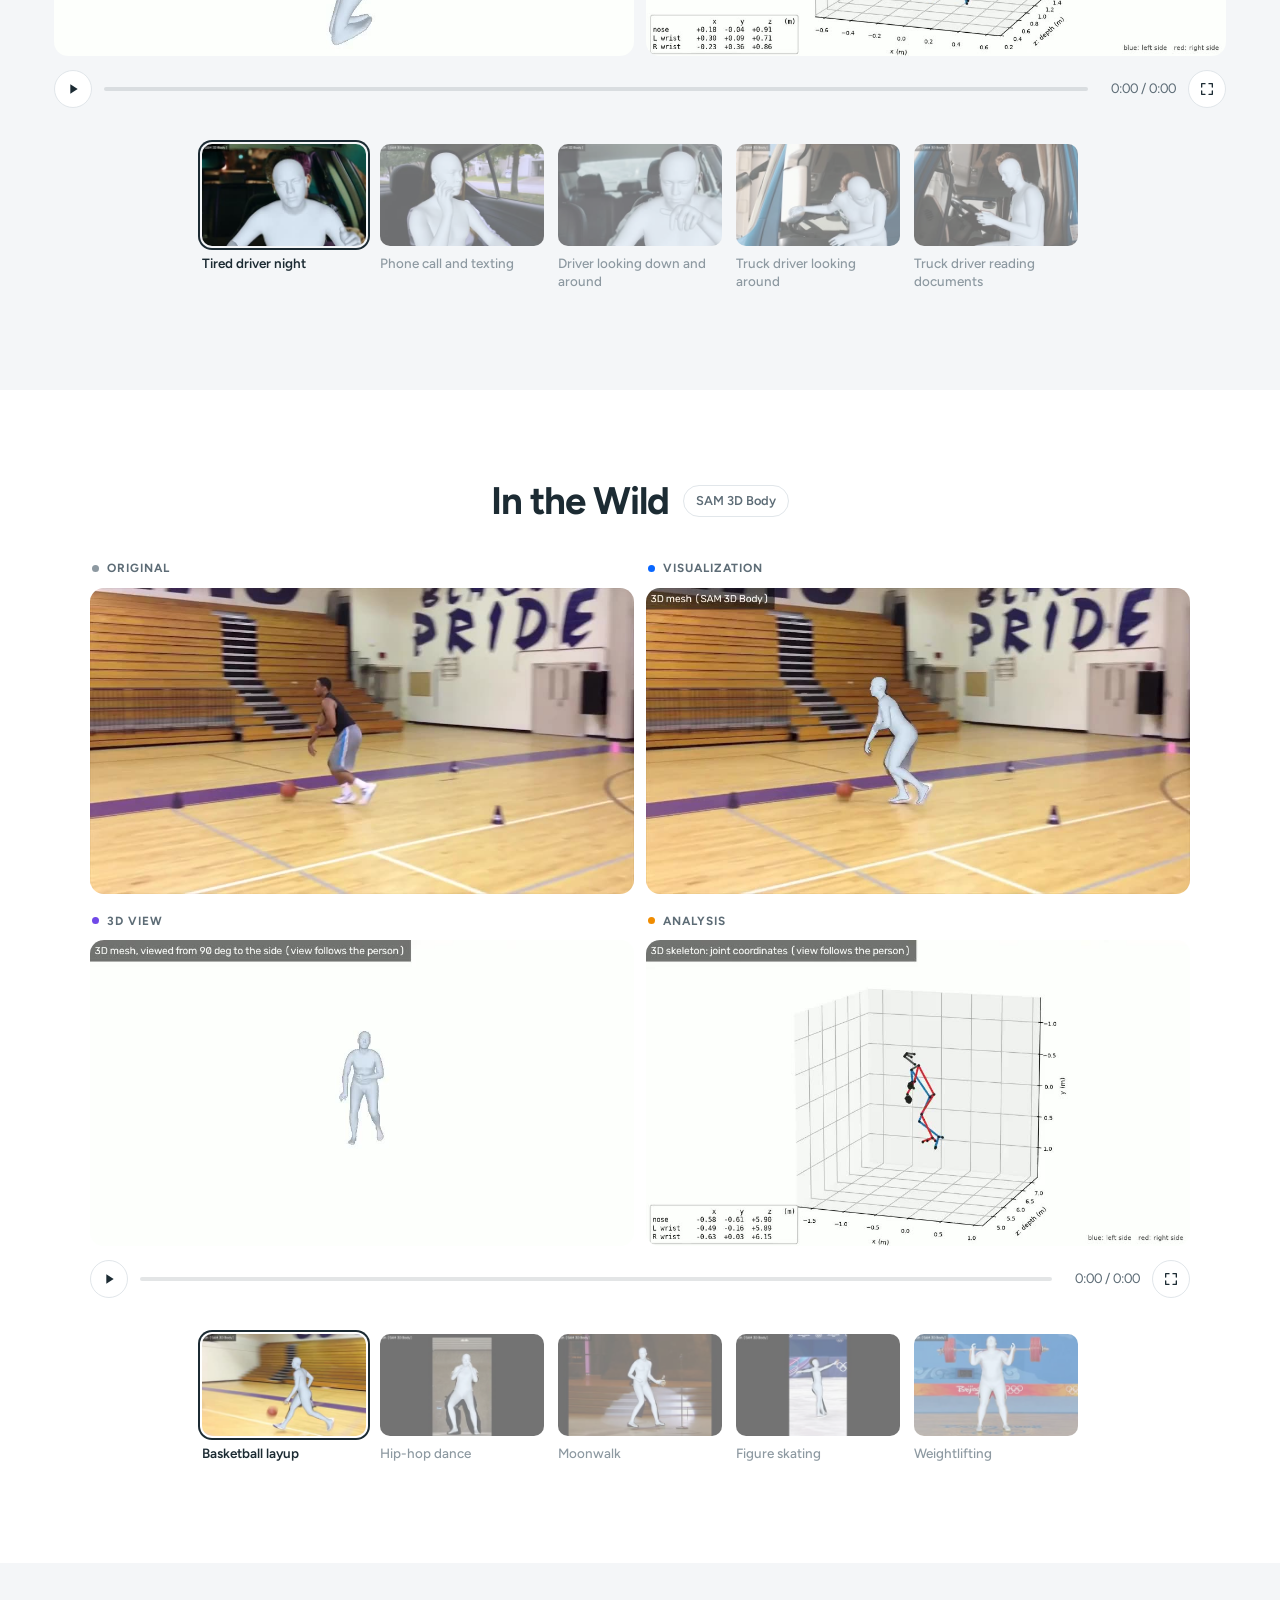
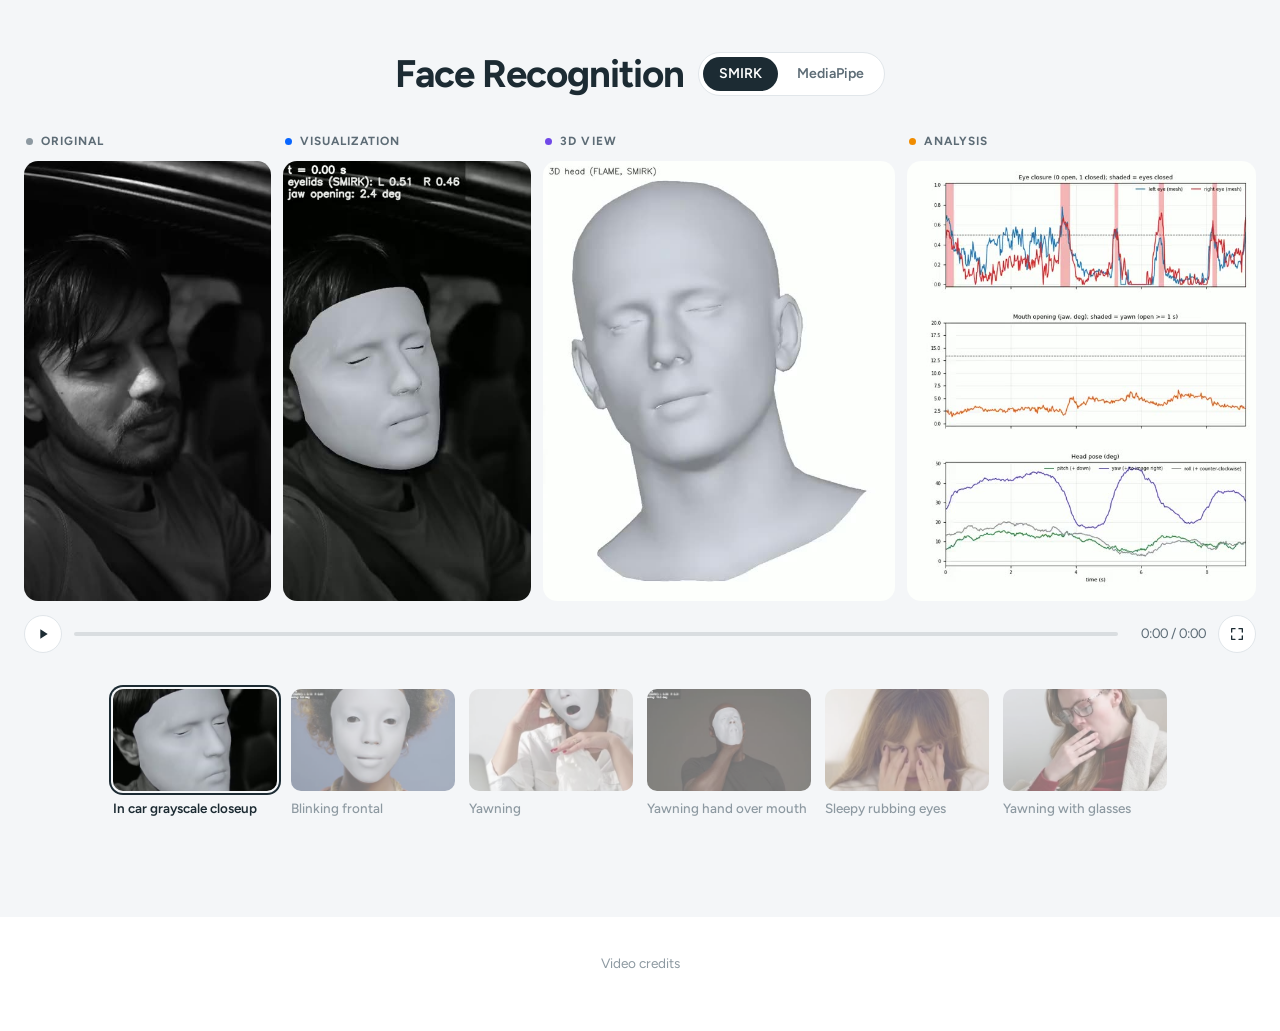
==== commit 84bc49b0: "SMIRK results: same analysis plots as MediaPipe Eye closure, mouth opening and head pose over time, " ====
--- a/index.html
+++ b/index.html
@@ -35,7 +35,7 @@
   <main id="sections"></main>
   <footer id="footer" class="footer"></footer>
 
-  <script src="data/videos.js?v=dca017e6"></script>
+  <script src="data/videos.js?v=2f713c7b"></script>
   <script src="static/js/main.js?v=a9ef6323"></script>
 </body>
 </html>
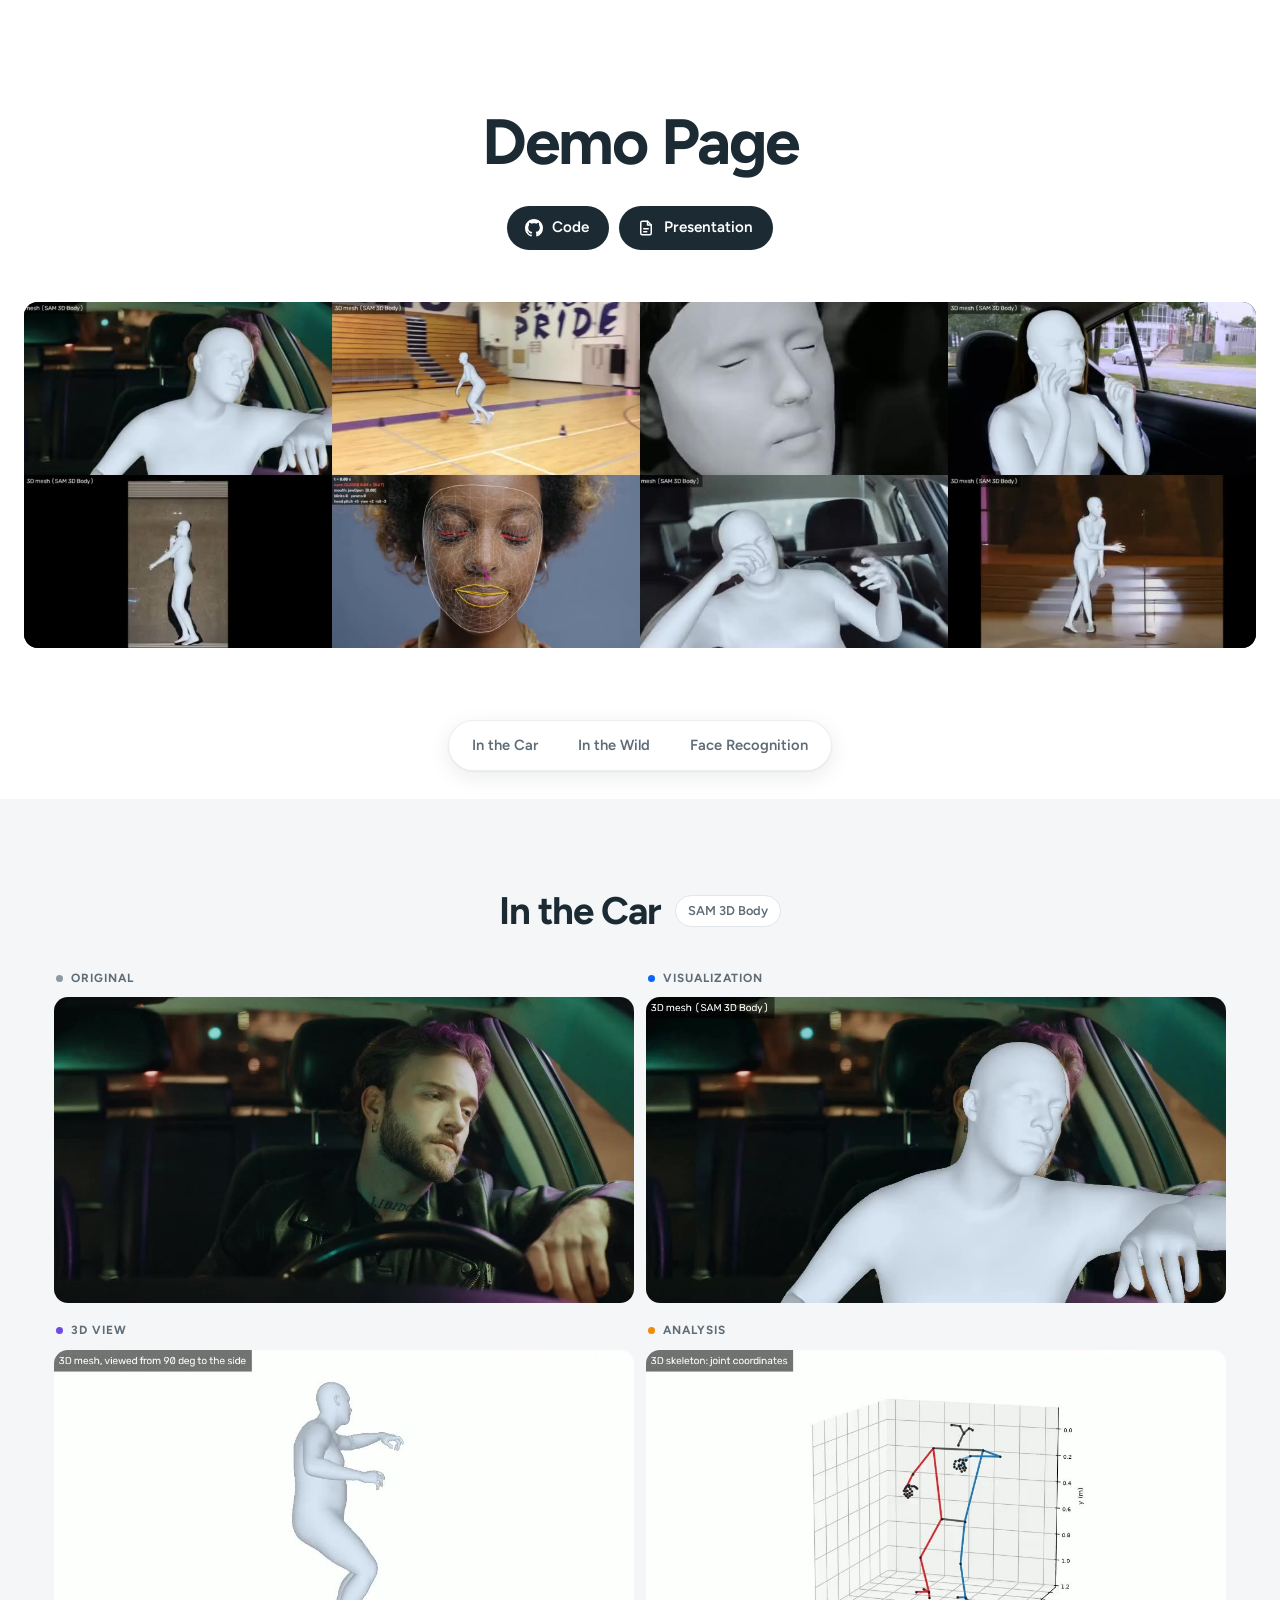
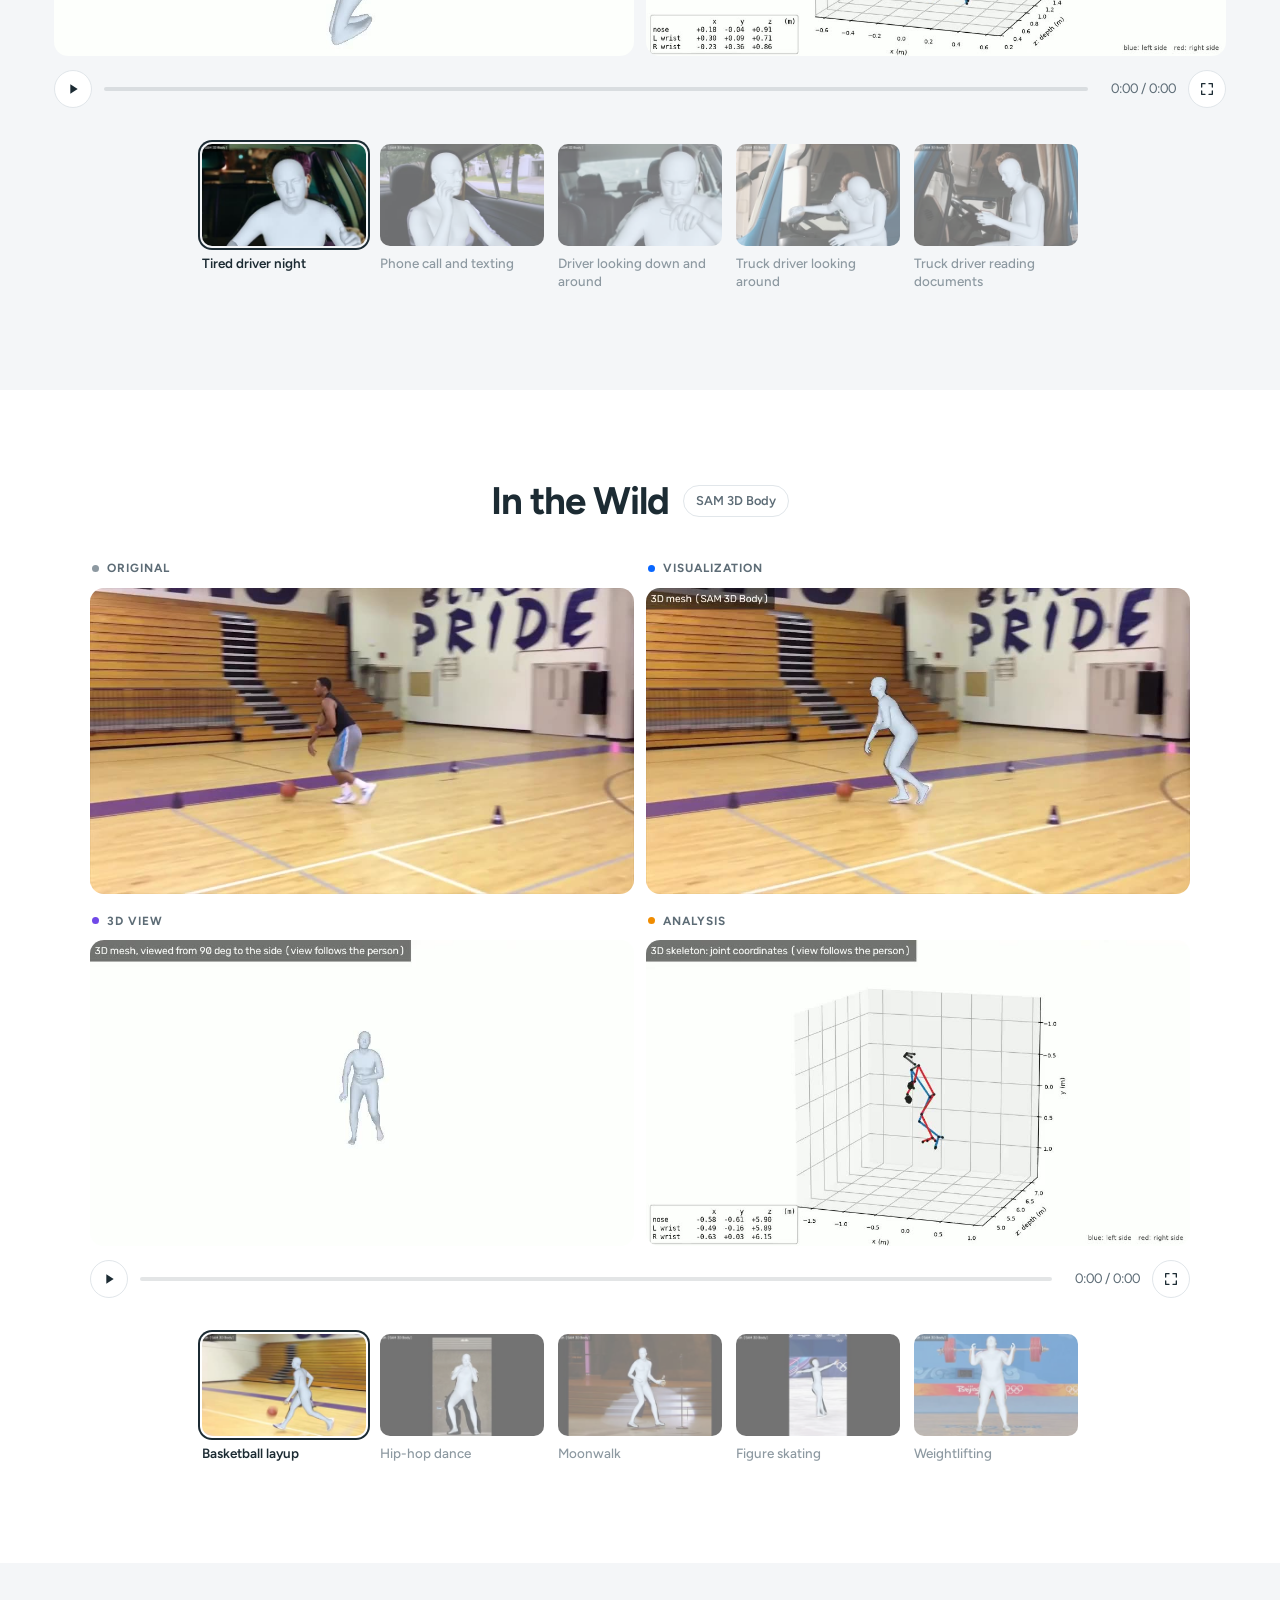
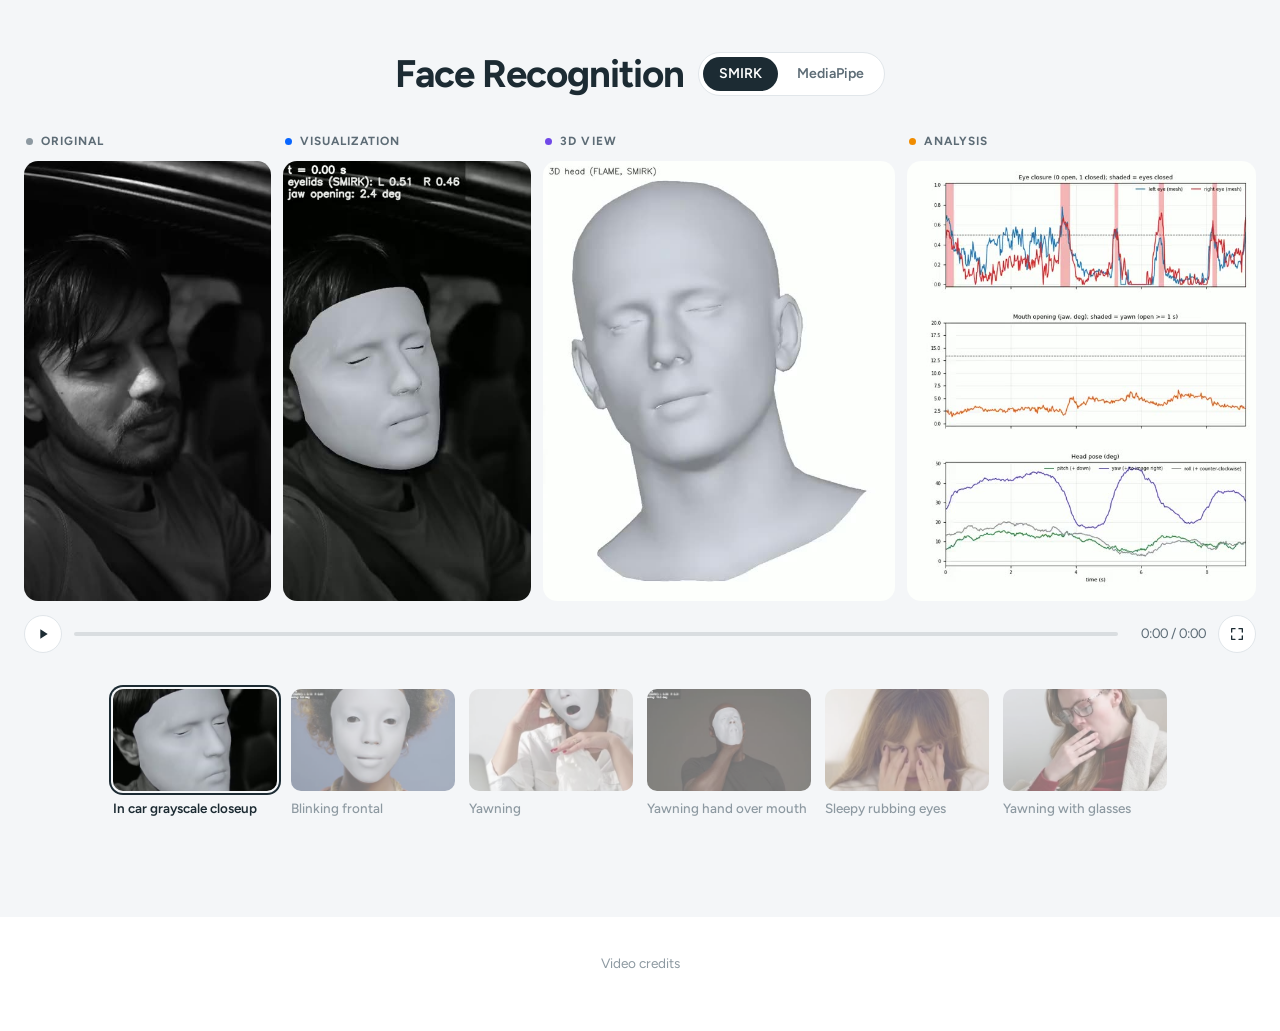
==== commit 4cb770cf: "Presentation page and a button to it next to Code presentation/ is a copy of the local 발표페이지 folder;" ====
--- a/index.html
+++ b/index.html
@@ -25,6 +25,11 @@
           <svg viewBox="0 0 16 16" aria-hidden="true"><path fill="currentColor" d="M8 0c4.42 0 8 3.58 8 8a8.013 8.013 0 0 1-5.45 7.59c-.4.08-.55-.17-.55-.38 0-.27.01-1.13.01-2.2 0-.75-.25-1.23-.54-1.48 1.78-.2 3.65-.88 3.65-3.95 0-.88-.31-1.59-.82-2.15.08-.2.36-1.02-.08-2.12 0 0-.67-.22-2.2.82-.64-.18-1.32-.27-2-.27-.68 0-1.36.09-2 .27-1.53-1.03-2.2-.82-2.2-.82-.44 1.1-.16 1.92-.08 2.12-.51.56-.82 1.28-.82 2.15 0 3.06 1.86 3.75 3.64 3.95-.23.2-.44.55-.51 1.07-.46.21-1.61.55-2.33-.66-.15-.24-.6-.83-1.23-.82-.67.01-.27.38.01.53.34.19.73.9.82 1.13.16.45.68 1.31 2.69.94 0 .67.01 1.3.01 1.49 0 .21-.15.45-.55.38A7.995 7.995 0 0 1 0 8c0-4.42 3.58-8 8-8Z"/></svg>
           <span>Code</span>
         </a>
+        <!-- Presentation page: a copy of ../발표페이지 (its Demo Page links point to ../index.html here) -->
+        <a class="pill" href="presentation/index.html" target="_blank" rel="noopener">
+          <svg viewBox="0 0 24 24" aria-hidden="true"><g fill="none" stroke="currentColor" stroke-width="2" stroke-linecap="round" stroke-linejoin="round"><path d="M14 3H7a2 2 0 0 0-2 2v14a2 2 0 0 0 2 2h10a2 2 0 0 0 2-2V8z"/><path d="M14 3v5h5M9 13h6M9 17h4"/></g></svg>
+          <span>Presentation</span>
+        </a>
       </div>
     </div>
   </header>
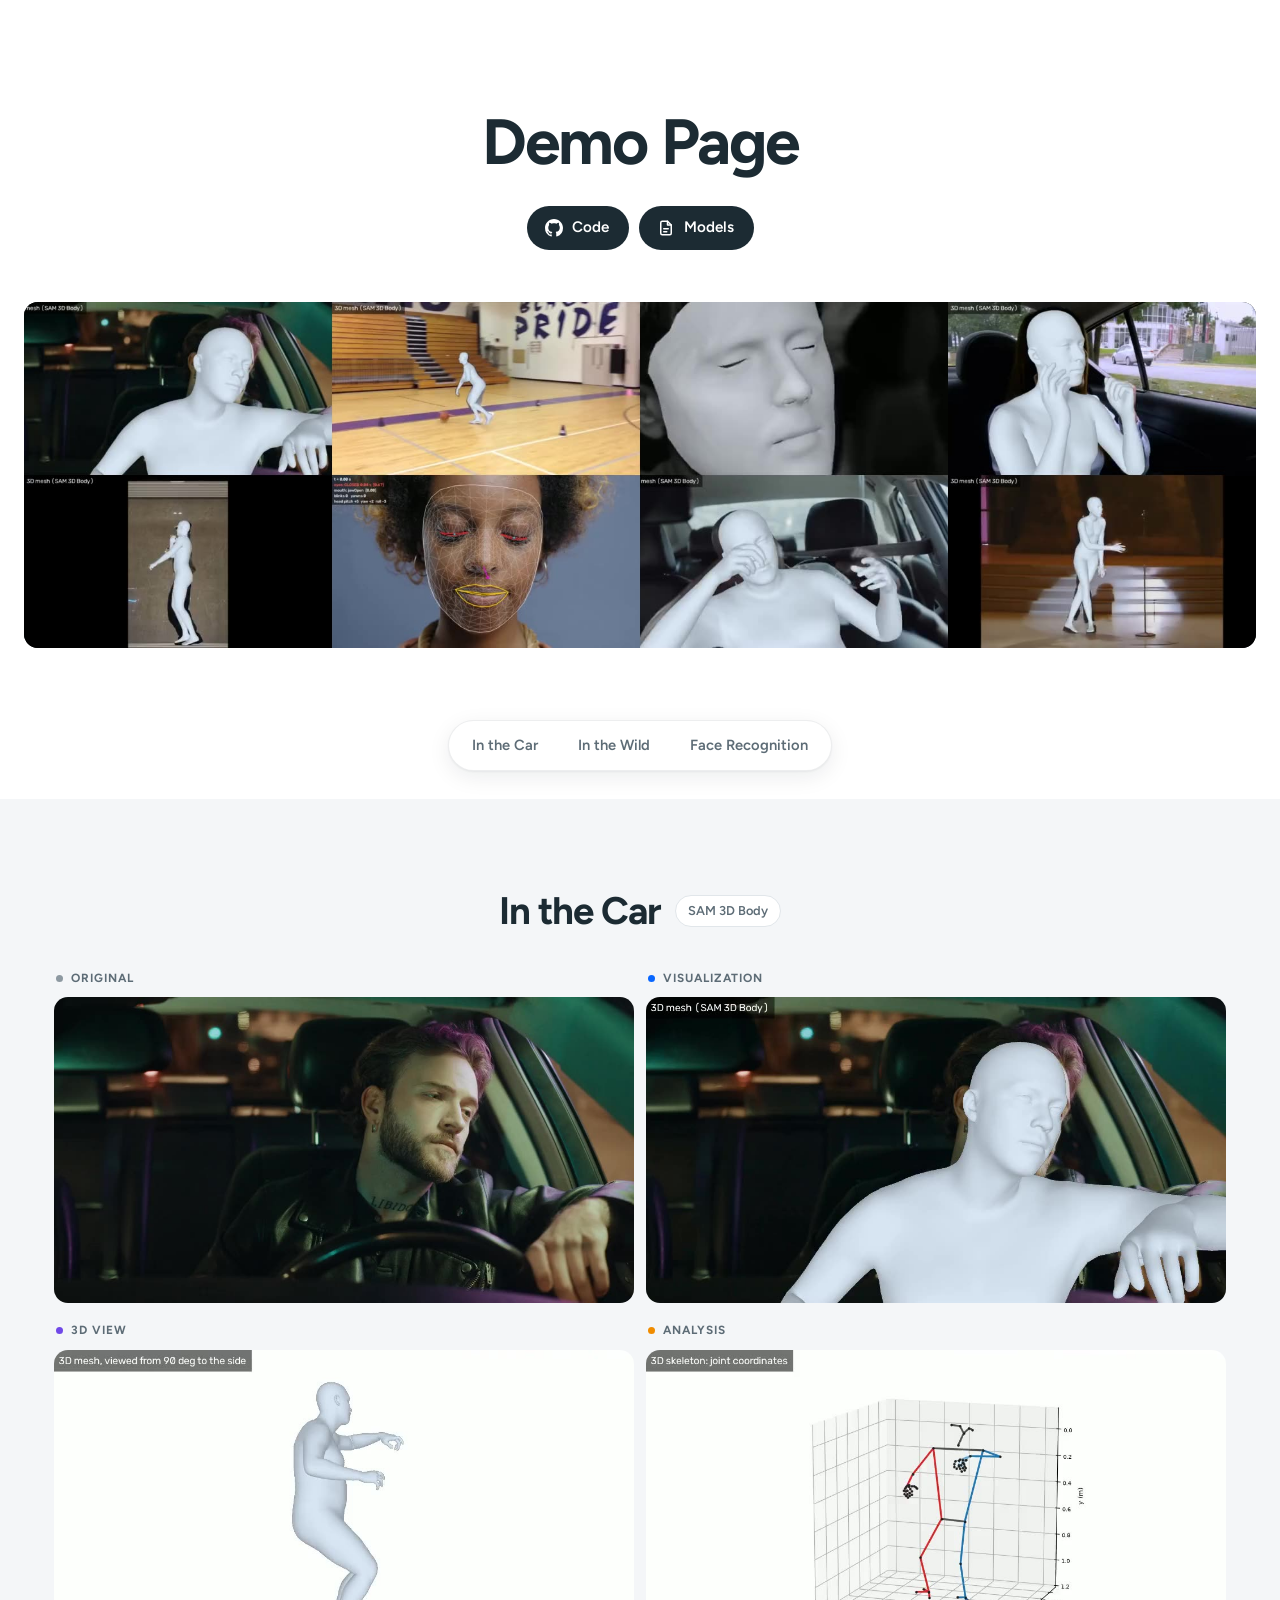
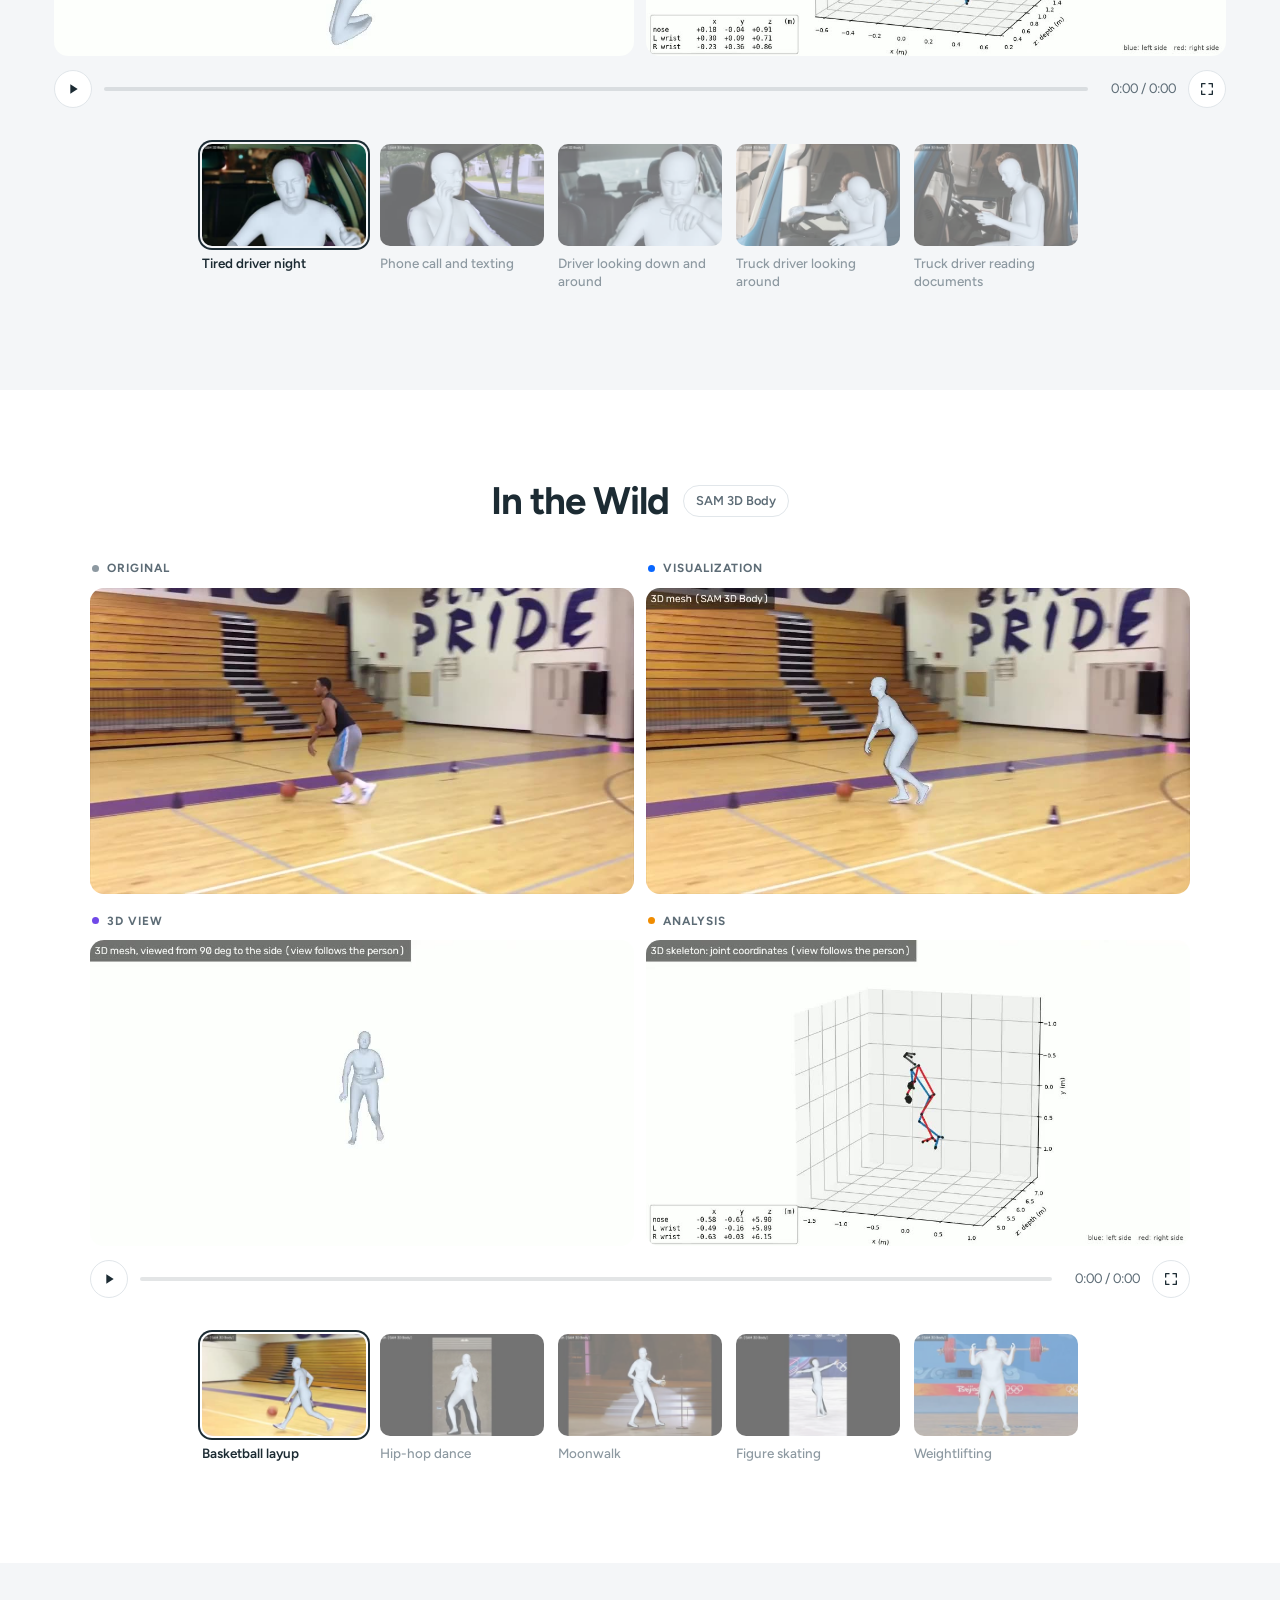
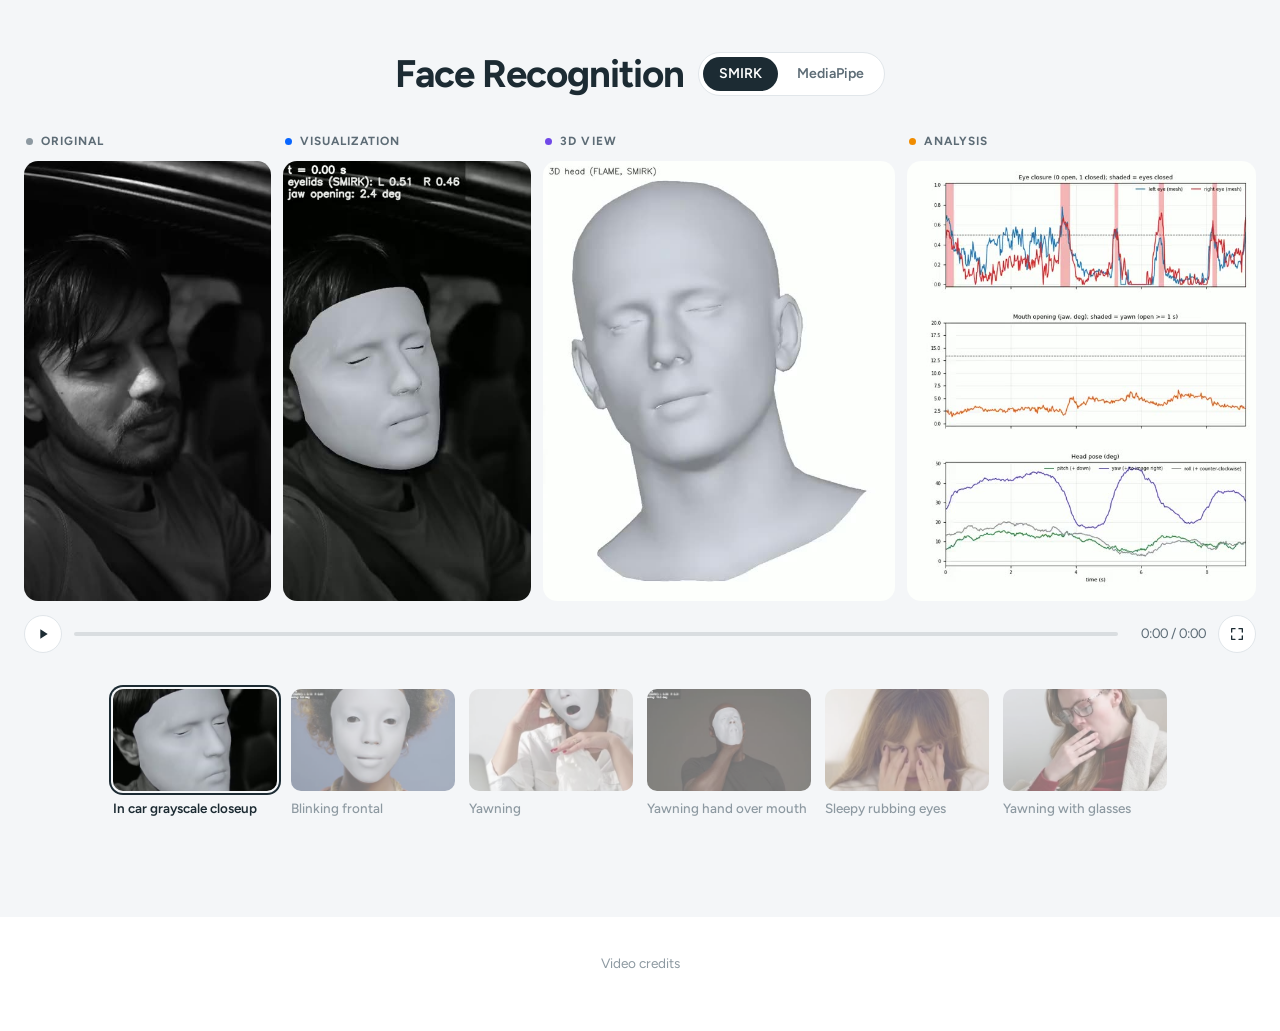
==== commit 1d887fd9: "Rename the Presentation button to Models Co-Authored-By: Claude Opus 5.5 <noreply@anthropic.com>" ====
--- a/index.html
+++ b/index.html
@@ -28,7 +28,7 @@
         <!-- Presentation page: a copy of ../발표페이지 (its Demo Page links point to ../index.html here) -->
         <a class="pill" href="presentation/index.html" target="_blank" rel="noopener">
           <svg viewBox="0 0 24 24" aria-hidden="true"><g fill="none" stroke="currentColor" stroke-width="2" stroke-linecap="round" stroke-linejoin="round"><path d="M14 3H7a2 2 0 0 0-2 2v14a2 2 0 0 0 2 2h10a2 2 0 0 0 2-2V8z"/><path d="M14 3v5h5M9 13h6M9 17h4"/></g></svg>
-          <span>Presentation</span>
+          <span>Models</span>
         </a>
       </div>
     </div>
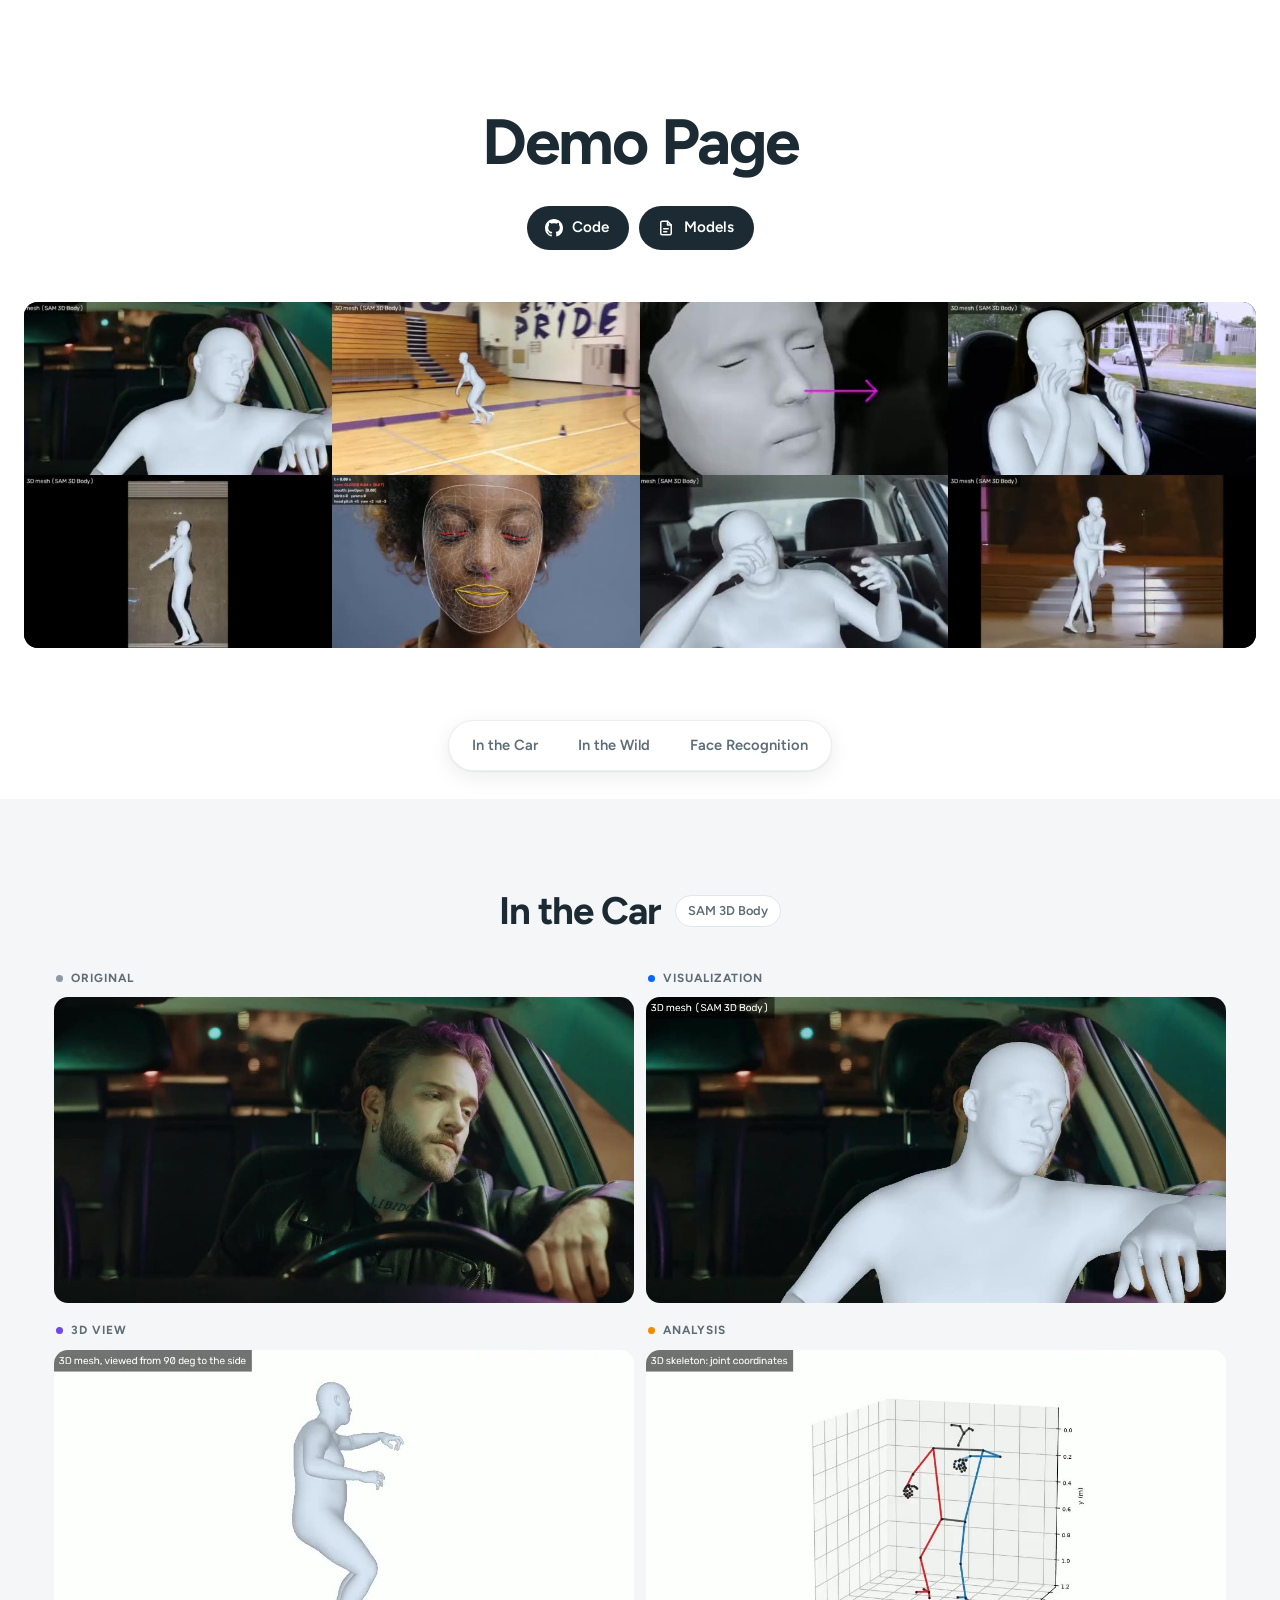
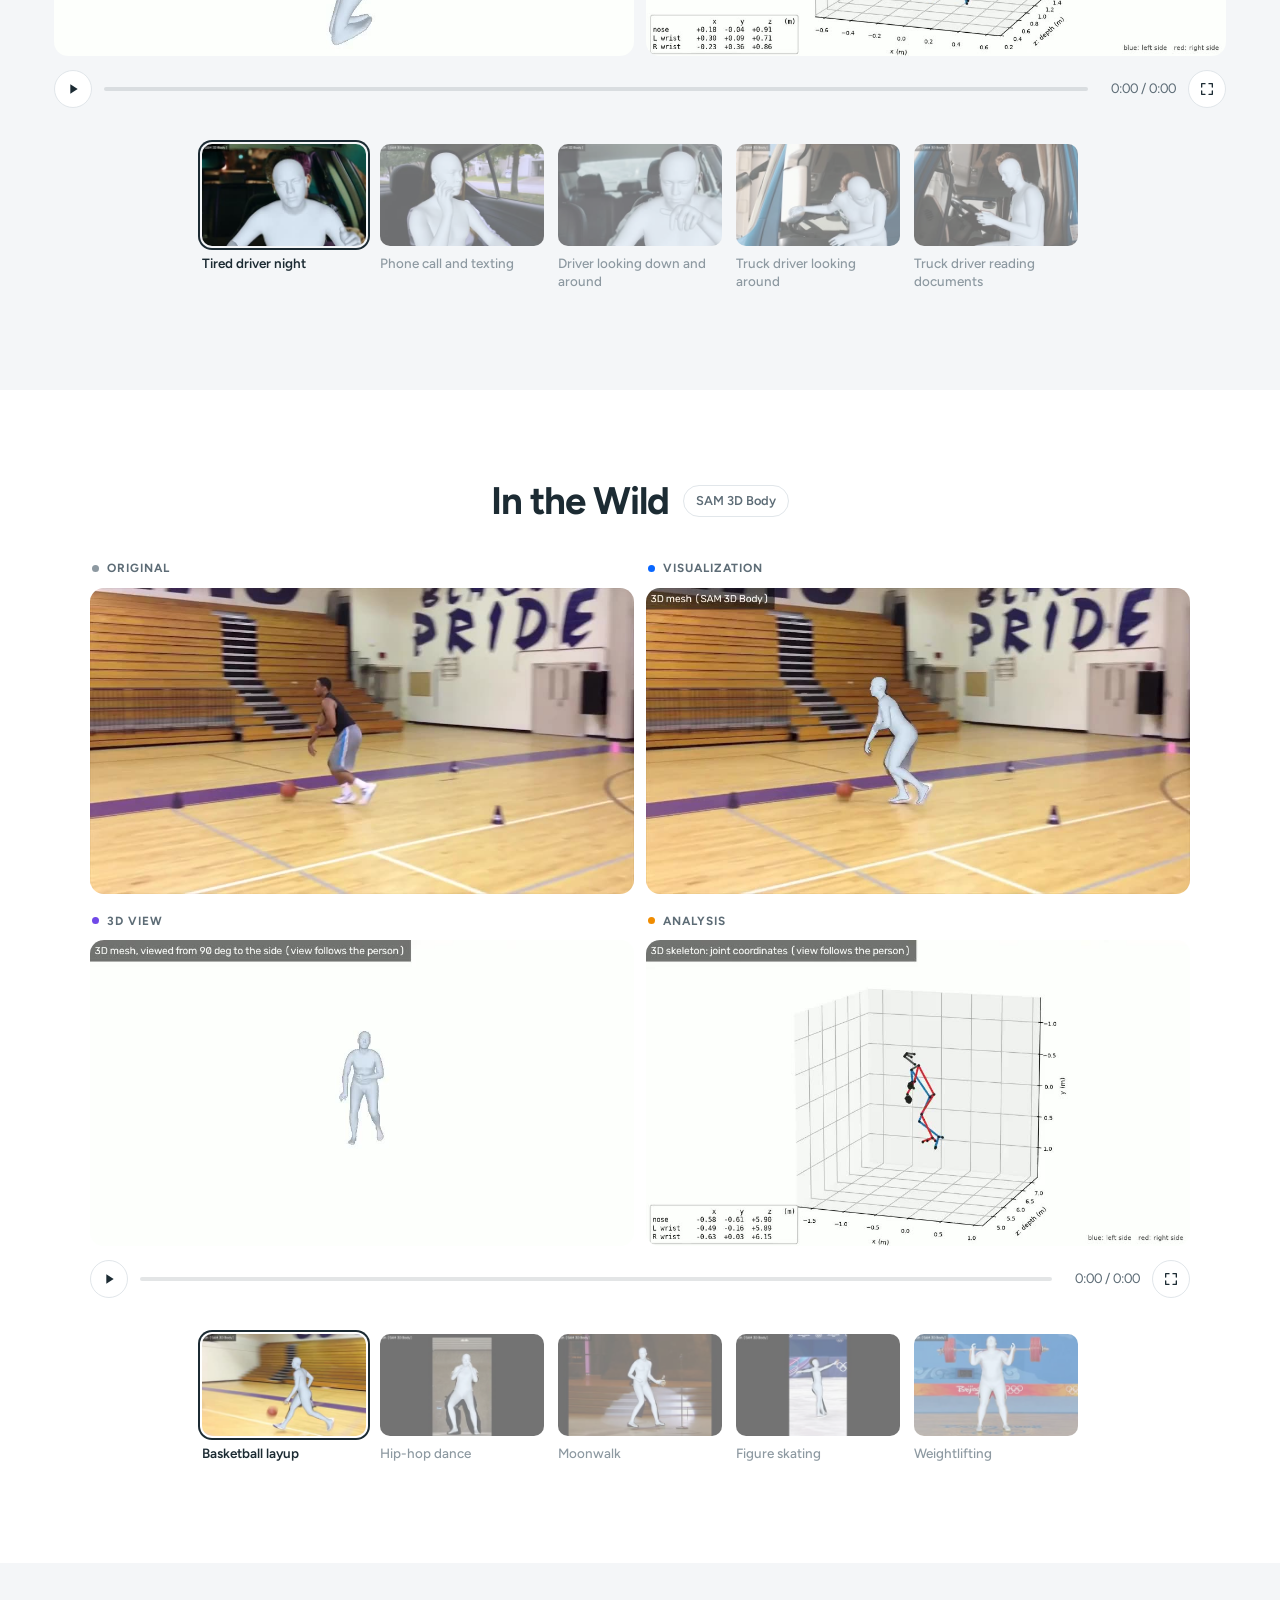
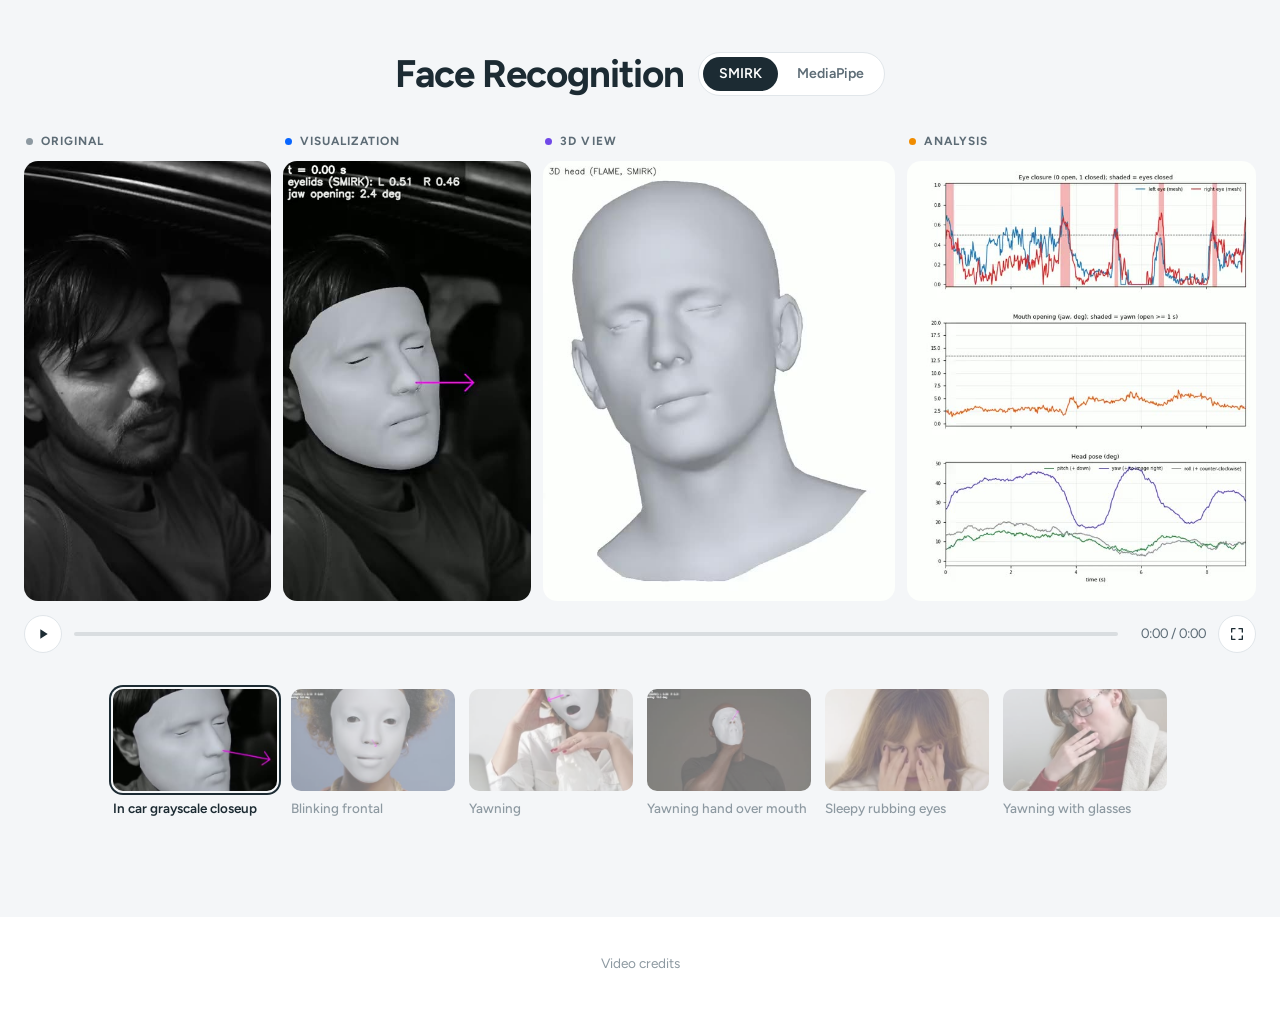
==== commit d1f24d8f: "SMIRK visualization: head-direction arrow as in MediaPipe Co-Authored-By: Claude Opus 5.5 <noreply@a" ====
--- a/index.html
+++ b/index.html
@@ -40,7 +40,7 @@
   <main id="sections"></main>
   <footer id="footer" class="footer"></footer>
 
-  <script src="data/videos.js?v=2f713c7b"></script>
+  <script src="data/videos.js?v=3f33b84d"></script>
   <script src="static/js/main.js?v=a9ef6323"></script>
 </body>
 </html>
